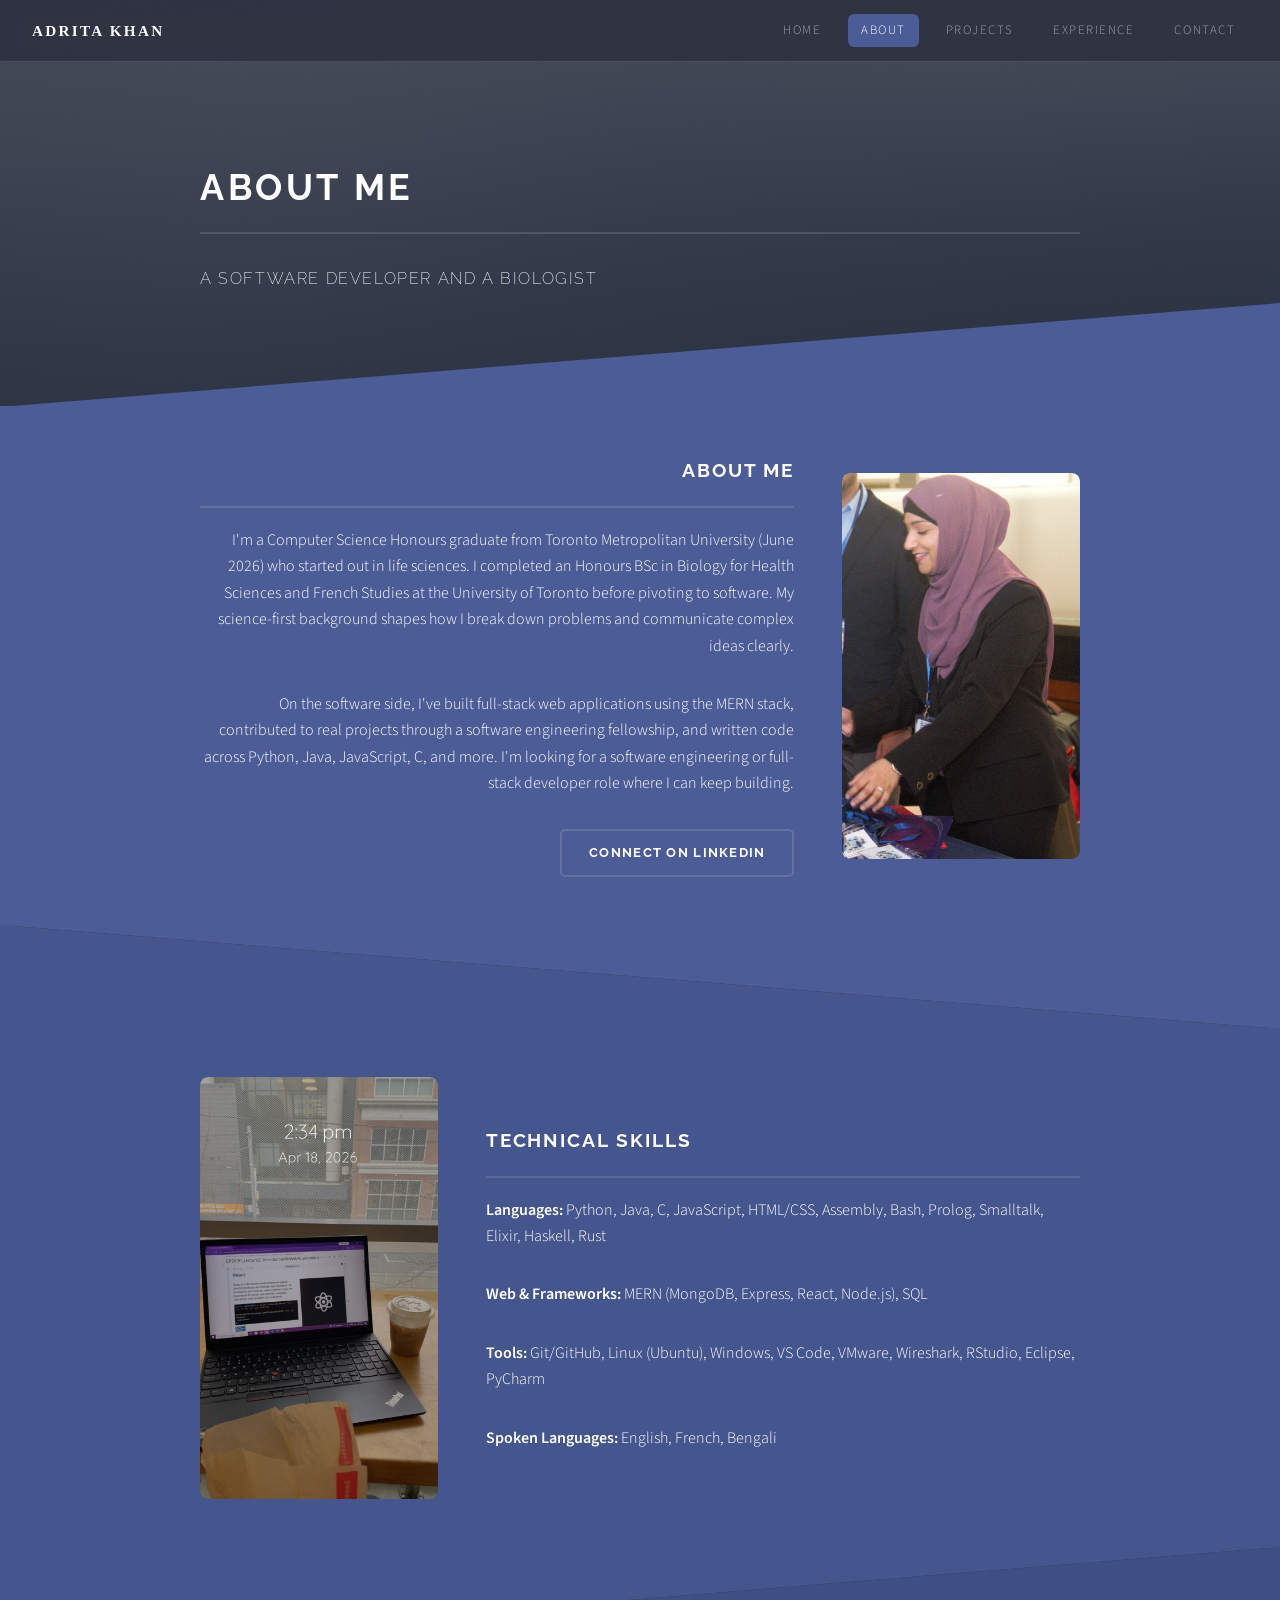
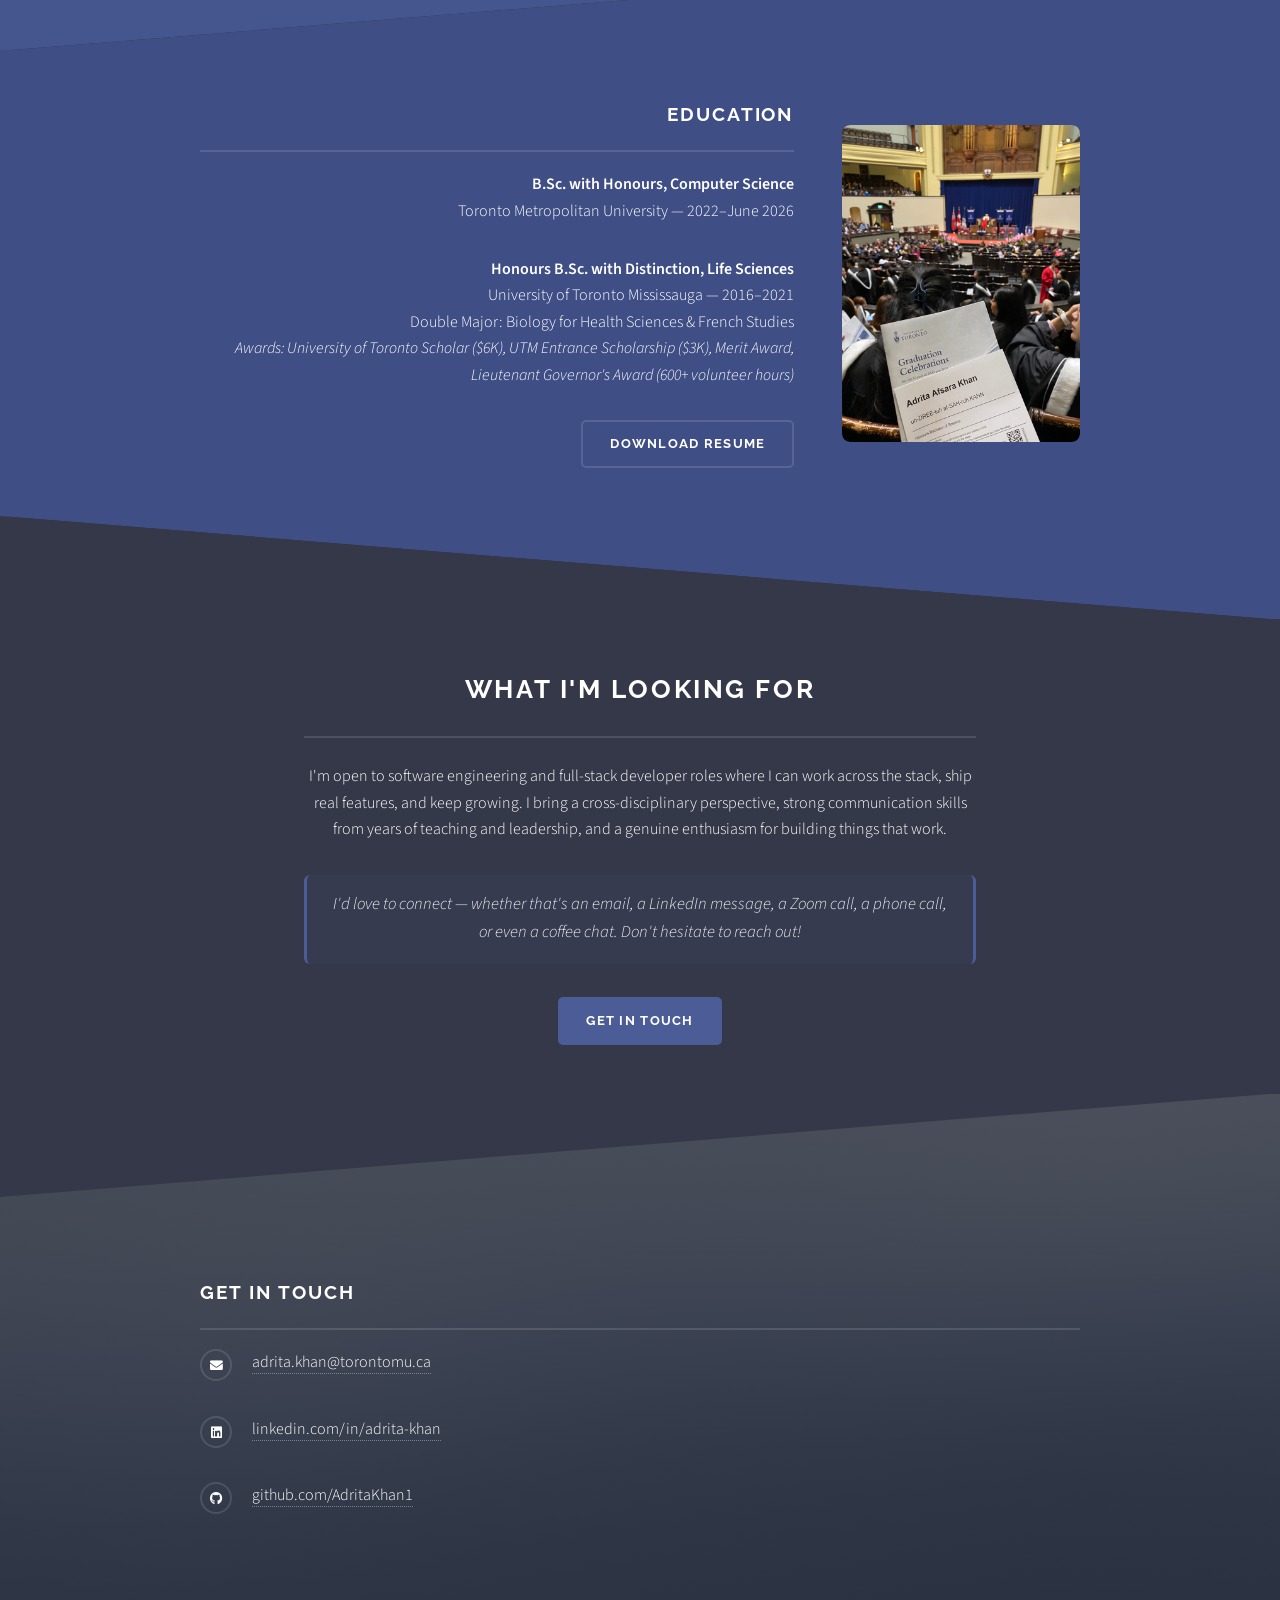
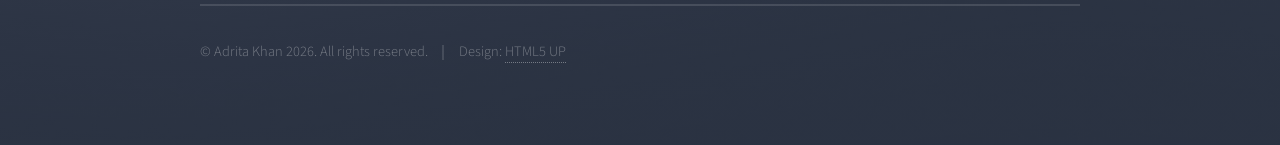
==== about.html @ 0624483f "Initial commit" ====
﻿<!DOCTYPE HTML>
<!--
	Solid State by HTML5 UP — extended for Adrita Khan
-->
<html>
	<head>
		<title>About — Adrita Khan</title>
		<meta charset="utf-8" />
		<meta name="viewport" content="width=device-width, initial-scale=1, user-scalable=no" />
		<link rel="stylesheet" href="assets/css/main.css" />
		<link rel="stylesheet" href="assets/css/custom.css" />
		<noscript><link rel="stylesheet" href="assets/css/noscript.css" /></noscript>
		<script src="assets/js/config.js"></script>
	</head>
	<body class="is-preload ak-about">

		<!-- Navigation -->
			<nav id="ak-nav">
				<a class="ak-brand" href="index.html">Adrita Khan</a>
				<ul class="ak-links">
					<li><a href="index.html">Home</a></li>
					<li><a href="about.html" class="active">About</a></li>
					<li><a href="projects.html">Projects</a></li>
					<li><a href="experience.html">Experience</a></li>
					<li><a href="contact.html">Contact</a></li>
				</ul>
			</nav>

		<!-- Page Wrapper -->
			<div id="page-wrapper">

				<!-- Banner -->
					<section id="banner" style="min-height:auto;padding:6em 0 5em 0;">
						<div class="inner">
							<h2>About Me</h2>
							<p>A software developer and a biologist</p>
						</div>
					</section>

				<!-- Wrapper -->
					<section id="wrapper">

						<!-- Intro -->
							<section id="one" class="wrapper spotlight style1">
								<div class="inner">
									<a href="#" class="image"><img src="images/city hall pic.jpg" alt="Adrita Khan" /></a>
									<div class="content">
										<h2 class="major">About Me</h2>
										<p>I'm a Computer Science Honours graduate from Toronto Metropolitan University (June 2026) who started out in life sciences. I completed an Honours BSc in Biology for Health Sciences and French Studies at the University of Toronto before pivoting to software. My science-first background shapes how I break down problems and communicate complex ideas clearly.</p>
										<p>On the software side, I've built full-stack web applications using the MERN stack, contributed to real projects through a software engineering fellowship, and written code across Python, Java, JavaScript, C, and more. I'm looking for a software engineering or full-stack developer role where I can keep building.</p>
										<ul class="actions"><li><a href="https://www.linkedin.com/in/adrita-khan-8b1017208/" class="button" target="_blank" rel="noopener">Connect on LinkedIn</a></li></ul>
									</div>
								</div>
							</section>

						<!-- Skills -->
							<section id="skills" class="wrapper alt spotlight style2">
								<div class="inner">
									<a href="#" class="image"><img src="images/studying exam.jpg" alt="Skills" /></a>
									<div class="content">
										<h2 class="major">Technical Skills</h2>
										<p><strong>Languages:</strong> Python, Java, C, JavaScript, HTML/CSS, Assembly, Bash, Prolog, Smalltalk, Elixir, Haskell, Rust</p>
										<p><strong>Web &amp; Frameworks:</strong> MERN (MongoDB, Express, React, Node.js), SQL</p>
										<p><strong>Tools:</strong> Git/GitHub, Linux (Ubuntu), Windows, VS Code, VMware, Wireshark, RStudio, Eclipse, PyCharm</p>
										<p><strong>Spoken Languages:</strong> English, French, Bengali</p>
									</div>
								</div>
							</section>

						<!-- Education -->
							<section id="two" class="wrapper spotlight style3">
								<div class="inner">
									<a href="#" class="image"><img src="images/IMG_3146.JPG" alt="Education" /></a>
									<div class="content">
										<h2 class="major">Education</h2>
										<p><strong>B.Sc. with Honours, Computer Science</strong><br />
										Toronto Metropolitan University &mdash; 2022&ndash;June 2026</p>
										<p><strong>Honours B.Sc. with Distinction, Life Sciences</strong><br />
										University of Toronto Mississauga &mdash; 2016&ndash;2021<br />
										Double Major: Biology for Health Sciences &amp; French Studies<br />
										<em>Awards: University of Toronto Scholar ($6K), UTM Entrance Scholarship ($3K), Merit Award, Lieutenant Governor's Award (600+ volunteer hours)</em></p>
										<ul class="actions">
											<li><a href="documents/Adrita Khan Resume 2026.pdf" class="button">Download Resume</a></li>
										</ul>
									</div>
								</div>
							</section>

						<!-- What I'm looking for -->
							<section id="three" class="wrapper alt style2 ak-looking-for">
								<div class="inner">
									<div class="ak-looking-for-content">
										<h2 class="major">What I'm Looking For</h2>
										<p>I'm open to software engineering and full-stack developer roles where I can work across the stack, ship real features, and keep growing. I bring a cross-disciplinary perspective, strong communication skills from years of teaching and leadership, and a genuine enthusiasm for building things that work.</p>
										<p class="ak-connect-invite">I'd love to connect — whether that's an email, a LinkedIn message, a Zoom call, a phone call, or even a coffee chat. Don't hesitate to reach out!</p>
										<ul class="actions special">
											<li><a href="contact.html" class="button primary">Get in touch</a></li>
										</ul>
									</div>
								</div>
							</section>


					</section>

				<!-- Footer -->
					<section id="footer">
						<div class="inner">
							<h2 class="major">Get in touch</h2>
							<ul class="contact">
								<li class="icon solid fa-envelope"><a href="mailto:adrita.khan@torontomu.ca">adrita.khan@torontomu.ca</a></li>
								<li class="icon brands fa-linkedin"><a href="https://www.linkedin.com/in/adrita-khan-8b1017208/" target="_blank" rel="noopener">linkedin.com/in/adrita-khan</a></li>
								<li class="icon brands fa-github"><a href="https://github.com/AdritaKhan1" target="_blank" rel="noopener">github.com/AdritaKhan1</a></li>
							</ul>
							<ul class="copyright">
								<li>&copy; Adrita Khan 2026. All rights reserved.</li><li>Design: <a href="http://html5up.net">HTML5 UP</a></li>
							</ul>
						</div>
					</section>

			</div>

		<!-- Scripts -->
			<script src="assets/js/jquery.min.js"></script>
			<script src="assets/js/jquery.scrollex.min.js"></script>
			<script src="assets/js/browser.min.js"></script>
			<script src="assets/js/breakpoints.min.js"></script>
			<script src="assets/js/util.js"></script>
			<script src="assets/js/main.js"></script>
			<script src="assets/js/analytics.js"></script>
			<script src="assets/js/chatbot.js"></script>

	</body>
</html>
---- assets/css/main.css ----
@import url(fontawesome-all.min.css);
@import url("https://fonts.googleapis.com/css?family=Raleway:200,700|Source+Sans+Pro:300,600,300italic,600italic");

/*
	Solid State by HTML5 UP
	html5up.net | @ajlkn
	Free for personal and commercial use under the CCA 3.0 license (html5up.net/license)
*/

html, body, div, span, applet, object,
iframe, h1, h2, h3, h4, h5, h6, p, blockquote,
pre, a, abbr, acronym, address, big, cite,
code, del, dfn, em, img, ins, kbd, q, s, samp,
small, strike, strong, sub, sup, tt, var, b,
u, i, center, dl, dt, dd, ol, ul, li, fieldset,
form, label, legend, table, caption, tbody,
tfoot, thead, tr, th, td, article, aside,
canvas, details, embed, figure, figcaption,
footer, header, hgroup, menu, nav, output, ruby,
section, summary, time, mark, audio, video {
	margin: 0;
	padding: 0;
	border: 0;
	font-size: 100%;
	font: inherit;
	vertical-align: baseline;}

article, aside, details, figcaption, figure,
footer, header, hgroup, menu, nav, section {
	display: block;}

body {
	line-height: 1;
}

ol, ul {
	list-style: none;
}

blockquote, q {
	quotes: none;
}

	blockquote:before, blockquote:after, q:before, q:after {
		content: '';
		content: none;
	}

table {
	border-collapse: collapse;
	border-spacing: 0;
}

body {
	-webkit-text-size-adjust: none;
}

mark {
	background-color: transparent;
	color: inherit;
}

input::-moz-focus-inner {
	border: 0;
	padding: 0;
}

input, select, textarea {
	-moz-appearance: none;
	-webkit-appearance: none;
	-ms-appearance: none;
	appearance: none;
}

/* Basic */

	@-ms-viewport {
		width: device-width;
	}

	body {
		-ms-overflow-style: scrollbar;
	}

	@media screen and (max-width: 480px) {

		html, body {
			min-width: 320px;
		}

	}

	html {
		box-sizing: border-box;
	}

	*, *:before, *:after {
		box-sizing: inherit;
	}

	body {
		background-color: #2e3141;
		background-image: linear-gradient(to top, rgba(46, 49, 65, 0.8), rgba(46, 49, 65, 0.8)), url("../../images/bg.jpg");
		background-size: auto, cover;
		background-attachment: fixed, fixed;
		background-position: center, center;
	}

		body.is-preload *, body.is-preload *:before, body.is-preload *:after {
			-moz-animation: none !important;
			-webkit-animation: none !important;
			-ms-animation: none !important;
			animation: none !important;
			-moz-transition: none !important;
			-webkit-transition: none !important;
			-ms-transition: none !important;
			transition: none !important;
		}

/* Type */

	body, input, select, textarea {
		color: #ffffff;
		font-family: "Source Sans Pro", Helvetica, sans-serif;
		font-size: 16.5pt;
		font-weight: 300;
		line-height: 1.65;
	}

		@media screen and (max-width: 1680px) {

			body, input, select, textarea {
				font-size: 13pt;
			}

		}

		@media screen and (max-width: 1280px) {

			body, input, select, textarea {
				font-size: 12pt;
			}

		}

		@media screen and (max-width: 980px) {

			body, input, select, textarea {
				font-size: 12pt;
			}

		}

		@media screen and (max-width: 736px) {

			body, input, select, textarea {
				font-size: 12pt;
			}

		}

		@media screen and (max-width: 480px) {

			body, input, select, textarea {
				font-size: 12pt;
			}

		}

	a {
		-moz-transition: color 0.2s ease-in-out, border-bottom-color 0.2s ease-in-out;
		-webkit-transition: color 0.2s ease-in-out, border-bottom-color 0.2s ease-in-out;
		-ms-transition: color 0.2s ease-in-out, border-bottom-color 0.2s ease-in-out;
		transition: color 0.2s ease-in-out, border-bottom-color 0.2s ease-in-out;
		border-bottom: dotted 1px rgba(255, 255, 255, 0.35);
		color: #ffffff;
		text-decoration: none;
	}

		a:hover {
			border-bottom-color: transparent;
			color: #ffffff !important;
		}

		a.special:not(.button) {
			text-decoration: none;
			border-bottom: 0;
			display: block;
			font-family: Raleway, Helvetica, sans-serif;
			font-size: 0.8em;
			font-weight: 700;
			letter-spacing: 0.1em;
			margin: 0 0 2em 0;
			text-transform: uppercase;
		}

			a.special:not(.button):before {
				-moz-osx-font-smoothing: grayscale;
				-webkit-font-smoothing: antialiased;
				display: inline-block;
				font-style: normal;
				font-variant: normal;
				text-rendering: auto;
				line-height: 1;
				text-transform: none !important;
				font-family: 'Font Awesome 5 Free';
				font-weight: 900;
			}

			a.special:not(.button):before {
				-moz-transition: background-color 0.2s ease-in-out;
				-webkit-transition: background-color 0.2s ease-in-out;
				-ms-transition: background-color 0.2s ease-in-out;
				transition: background-color 0.2s ease-in-out;
				border-radius: 100%;
				border: solid 2px rgba(255, 255, 255, 0.125);
				content: '\f105';
				display: inline-block;
				font-size: 1.25em;
				height: 2em;
				line-height: 1.75em;
				margin-right: 0.85em;
				text-align: center;
				text-indent: 0.15em;
				vertical-align: middle;
				width: 2em;
			}

			a.special:not(.button):hover:before {
				background-color: rgba(255, 255, 255, 0.025);
			}

			a.special:not(.button):active:before {
				background-color: rgba(255, 255, 255, 0.075);
			}

	strong, b {
		color: #ffffff;
		font-weight: 600;
	}

	em, i {
		font-style: italic;
	}

	p {
		margin: 0 0 2em 0;
	}

	h1, h2, h3, h4, h5, h6 {
		color: #ffffff;
		font-family: Raleway, Helvetica, sans-serif;
		font-weight: 700;
		letter-spacing: 0.1em;
		margin: 0 0 1em 0;
		text-transform: uppercase;
	}

		h1 a, h2 a, h3 a, h4 a, h5 a, h6 a {
			color: inherit;
			text-decoration: none;
			border-bottom: 0;
		}

		h1 span, h2 span, h3 span, h4 span, h5 span, h6 span {
			font-weight: 200;
		}

		h1.major, h2.major, h3.major, h4.major, h5.major, h6.major {
			padding-bottom: 1em;
			border-bottom: solid 2px rgba(255, 255, 255, 0.125);
		}

	h2 {
		font-size: 1.2em;
	}

	h3 {
		font-size: 0.9em;
	}

	h4 {
		font-size: 0.7em;
	}

	h5 {
		font-size: 0.7em;
	}

	h6 {
		font-size: 0.7em;
	}

	@media screen and (max-width: 736px) {

		h2 {
			font-size: 1em;
		}

		h3 {
			font-size: 0.8em;
		}

	}

	sub {
		font-size: 0.8em;
		position: relative;
		top: 0.5em;
	}

	sup {
		font-size: 0.8em;
		position: relative;
		top: -0.5em;
	}

	blockquote {
		border-left: solid 4px rgba(255, 255, 255, 0.125);
		font-style: italic;
		margin: 0 0 2em 0;
		padding: 0.5em 0 0.5em 2em;
	}

	code {
		background: rgba(255, 255, 255, 0.025);
		border-radius: 5px;
		border: solid 2px rgba(255, 255, 255, 0.125);
		font-family: "Courier New", monospace;
		font-size: 0.9em;
		margin: 0 0.25em;
		padding: 0.25em 0.65em;
	}

	pre {
		-webkit-overflow-scrolling: touch;
		font-family: "Courier New", monospace;
		font-size: 0.9em;
		margin: 0 0 2em 0;
	}

		pre code {
			display: block;
			line-height: 1.75em;
			padding: 1em 1.5em;
			overflow-x: auto;
		}

	hr {
		border: 0;
		border-bottom: solid 2px rgba(255, 255, 255, 0.125);
		margin: 2.5em 0;
	}

		hr.major {
			margin: 4em 0;
		}

	.align-left {
		text-align: left;
	}

	.align-center {
		text-align: center;
	}

	.align-right {
		text-align: right;
	}

/* Row */

	.row {
		display: flex;
		flex-wrap: wrap;
		box-sizing: border-box;
		align-items: stretch;
	}

		.row > * {
			box-sizing: border-box;
		}

		.row.gtr-uniform > * > :last-child {
			margin-bottom: 0;
		}

		.row.aln-left {
			justify-content: flex-start;
		}

		.row.aln-center {
			justify-content: center;
		}

		.row.aln-right {
			justify-content: flex-end;
		}

		.row.aln-top {
			align-items: flex-start;
		}

		.row.aln-middle {
			align-items: center;
		}

		.row.aln-bottom {
			align-items: flex-end;
		}

		.row > .imp {
			order: -1;
		}

		.row > .col-1 {
			width: 8.33333%;
		}

		.row > .off-1 {
			margin-left: 8.33333%;
		}

		.row > .col-2 {
			width: 16.66667%;
		}

		.row > .off-2 {
			margin-left: 16.66667%;
		}

		.row > .col-3 {
			width: 25%;
		}

		.row > .off-3 {
			margin-left: 25%;
		}

		.row > .col-4 {
			width: 33.33333%;
		}

		.row > .off-4 {
			margin-left: 33.33333%;
		}

		.row > .col-5 {
			width: 41.66667%;
		}

		.row > .off-5 {
			margin-left: 41.66667%;
		}

		.row > .col-6 {
			width: 50%;
		}

		.row > .off-6 {
			margin-left: 50%;
		}

		.row > .col-7 {
			width: 58.33333%;
		}

		.row > .off-7 {
			margin-left: 58.33333%;
		}

		.row > .col-8 {
			width: 66.66667%;
		}

		.row > .off-8 {
			margin-left: 66.66667%;
		}

		.row > .col-9 {
			width: 75%;
		}

		.row > .off-9 {
			margin-left: 75%;
		}

		.row > .col-10 {
			width: 83.33333%;
		}

		.row > .off-10 {
			margin-left: 83.33333%;
		}

		.row > .col-11 {
			width: 91.66667%;
		}

		.row > .off-11 {
			margin-left: 91.66667%;
		}

		.row > .col-12 {
			width: 100%;
		}

		.row > .off-12 {
			margin-left: 100%;
		}

		.row.gtr-0 {
			margin-top: 0;
			margin-left: 0em;
		}

			.row.gtr-0 > * {
				padding: 0 0 0 0em;
			}

			.row.gtr-0.gtr-uniform {
				margin-top: 0em;
			}

				.row.gtr-0.gtr-uniform > * {
					padding-top: 0em;
				}

		.row.gtr-25 {
			margin-top: 0;
			margin-left: -0.4375em;
		}

			.row.gtr-25 > * {
				padding: 0 0 0 0.4375em;
			}

			.row.gtr-25.gtr-uniform {
				margin-top: -0.4375em;
			}

				.row.gtr-25.gtr-uniform > * {
					padding-top: 0.4375em;
				}

		.row.gtr-50 {
			margin-top: 0;
			margin-left: -0.875em;
		}

			.row.gtr-50 > * {
				padding: 0 0 0 0.875em;
			}

			.row.gtr-50.gtr-uniform {
				margin-top: -0.875em;
			}

				.row.gtr-50.gtr-uniform > * {
					padding-top: 0.875em;
				}

		.row {
			margin-top: 0;
			margin-left: -1.75em;
		}

			.row > * {
				padding: 0 0 0 1.75em;
			}

			.row.gtr-uniform {
				margin-top: -1.75em;
			}

				.row.gtr-uniform > * {
					padding-top: 1.75em;
				}

		.row.gtr-150 {
			margin-top: 0;
			margin-left: -2.625em;
		}

			.row.gtr-150 > * {
				padding: 0 0 0 2.625em;
			}

			.row.gtr-150.gtr-uniform {
				margin-top: -2.625em;
			}

				.row.gtr-150.gtr-uniform > * {
					padding-top: 2.625em;
				}

		.row.gtr-200 {
			margin-top: 0;
			margin-left: -3.5em;
		}

			.row.gtr-200 > * {
				padding: 0 0 0 3.5em;
			}

			.row.gtr-200.gtr-uniform {
				margin-top: -3.5em;
			}

				.row.gtr-200.gtr-uniform > * {
					padding-top: 3.5em;
				}

		@media screen and (max-width: 1680px) {

			.row {
				display: flex;
				flex-wrap: wrap;
				box-sizing: border-box;
				align-items: stretch;
			}

				.row > * {
					box-sizing: border-box;
				}

				.row.gtr-uniform > * > :last-child {
					margin-bottom: 0;
				}

				.row.aln-left {
					justify-content: flex-start;
				}

				.row.aln-center {
					justify-content: center;
				}

				.row.aln-right {
					justify-content: flex-end;
				}

				.row.aln-top {
					align-items: flex-start;
				}

				.row.aln-middle {
					align-items: center;
				}

				.row.aln-bottom {
					align-items: flex-end;
				}

				.row > .imp-xlarge {
					order: -1;
				}

				.row > .col-1-xlarge {
					width: 8.33333%;
				}

				.row > .off-1-xlarge {
					margin-left: 8.33333%;
				}

				.row > .col-2-xlarge {
					width: 16.66667%;
				}

				.row > .off-2-xlarge {
					margin-left: 16.66667%;
				}

				.row > .col-3-xlarge {
					width: 25%;
				}

				.row > .off-3-xlarge {
					margin-left: 25%;
				}

				.row > .col-4-xlarge {
					width: 33.33333%;
				}

				.row > .off-4-xlarge {
					margin-left: 33.33333%;
				}

				.row > .col-5-xlarge {
					width: 41.66667%;
				}

				.row > .off-5-xlarge {
					margin-left: 41.66667%;
				}

				.row > .col-6-xlarge {
					width: 50%;
				}

				.row > .off-6-xlarge {
					margin-left: 50%;
				}

				.row > .col-7-xlarge {
					width: 58.33333%;
				}

				.row > .off-7-xlarge {
					margin-left: 58.33333%;
				}

				.row > .col-8-xlarge {
					width: 66.66667%;
				}

				.row > .off-8-xlarge {
					margin-left: 66.66667%;
				}

				.row > .col-9-xlarge {
					width: 75%;
				}

				.row > .off-9-xlarge {
					margin-left: 75%;
				}

				.row > .col-10-xlarge {
					width: 83.33333%;
				}

				.row > .off-10-xlarge {
					margin-left: 83.33333%;
				}

				.row > .col-11-xlarge {
					width: 91.66667%;
				}

				.row > .off-11-xlarge {
					margin-left: 91.66667%;
				}

				.row > .col-12-xlarge {
					width: 100%;
				}

				.row > .off-12-xlarge {
					margin-left: 100%;
				}

				.row.gtr-0 {
					margin-top: 0;
					margin-left: 0em;
				}

					.row.gtr-0 > * {
						padding: 0 0 0 0em;
					}

					.row.gtr-0.gtr-uniform {
						margin-top: 0em;
					}

						.row.gtr-0.gtr-uniform > * {
							padding-top: 0em;
						}

				.row.gtr-25 {
					margin-top: 0;
					margin-left: -0.4375em;
				}

					.row.gtr-25 > * {
						padding: 0 0 0 0.4375em;
					}

					.row.gtr-25.gtr-uniform {
						margin-top: -0.4375em;
					}

						.row.gtr-25.gtr-uniform > * {
							padding-top: 0.4375em;
						}

				.row.gtr-50 {
					margin-top: 0;
					margin-left: -0.875em;
				}

					.row.gtr-50 > * {
						padding: 0 0 0 0.875em;
					}

					.row.gtr-50.gtr-uniform {
						margin-top: -0.875em;
					}

						.row.gtr-50.gtr-uniform > * {
							padding-top: 0.875em;
						}

				.row {
					margin-top: 0;
					margin-left: -1.75em;
				}

					.row > * {
						padding: 0 0 0 1.75em;
					}

					.row.gtr-uniform {
						margin-top: -1.75em;
					}

						.row.gtr-uniform > * {
							padding-top: 1.75em;
						}

				.row.gtr-150 {
					margin-top: 0;
					margin-left: -2.625em;
				}

					.row.gtr-150 > * {
						padding: 0 0 0 2.625em;
					}

					.row.gtr-150.gtr-uniform {
						margin-top: -2.625em;
					}

						.row.gtr-150.gtr-uniform > * {
							padding-top: 2.625em;
						}

				.row.gtr-200 {
					margin-top: 0;
					margin-left: -3.5em;
				}

					.row.gtr-200 > * {
						padding: 0 0 0 3.5em;
					}

					.row.gtr-200.gtr-uniform {
						margin-top: -3.5em;
					}

						.row.gtr-200.gtr-uniform > * {
							padding-top: 3.5em;
						}

		}

		@media screen and (max-width: 1280px) {

			.row {
				display: flex;
				flex-wrap: wrap;
				box-sizing: border-box;
				align-items: stretch;
			}

				.row > * {
					box-sizing: border-box;
				}

				.row.gtr-uniform > * > :last-child {
					margin-bottom: 0;
				}

				.row.aln-left {
					justify-content: flex-start;
				}

				.row.aln-center {
					justify-content: center;
				}

				.row.aln-right {
					justify-content: flex-end;
				}

				.row.aln-top {
					align-items: flex-start;
				}

				.row.aln-middle {
					align-items: center;
				}

				.row.aln-bottom {
					align-items: flex-end;
				}

				.row > .imp-large {
					order: -1;
				}

				.row > .col-1-large {
					width: 8.33333%;
				}

				.row > .off-1-large {
					margin-left: 8.33333%;
				}

				.row > .col-2-large {
					width: 16.66667%;
				}

				.row > .off-2-large {
					margin-left: 16.66667%;
				}

				.row > .col-3-large {
					width: 25%;
				}

				.row > .off-3-large {
					margin-left: 25%;
				}

				.row > .col-4-large {
					width: 33.33333%;
				}

				.row > .off-4-large {
					margin-left: 33.33333%;
				}

				.row > .col-5-large {
					width: 41.66667%;
				}

				.row > .off-5-large {
					margin-left: 41.66667%;
				}

				.row > .col-6-large {
					width: 50%;
				}

				.row > .off-6-large {
					margin-left: 50%;
				}

				.row > .col-7-large {
					width: 58.33333%;
				}

				.row > .off-7-large {
					margin-left: 58.33333%;
				}

				.row > .col-8-large {
					width: 66.66667%;
				}

				.row > .off-8-large {
					margin-left: 66.66667%;
				}

				.row > .col-9-large {
					width: 75%;
				}

				.row > .off-9-large {
					margin-left: 75%;
				}

				.row > .col-10-large {
					width: 83.33333%;
				}

				.row > .off-10-large {
					margin-left: 83.33333%;
				}

				.row > .col-11-large {
					width: 91.66667%;
				}

				.row > .off-11-large {
					margin-left: 91.66667%;
				}

				.row > .col-12-large {
					width: 100%;
				}

				.row > .off-12-large {
					margin-left: 100%;
				}

				.row.gtr-0 {
					margin-top: 0;
					margin-left: 0em;
				}

					.row.gtr-0 > * {
						padding: 0 0 0 0em;
					}

					.row.gtr-0.gtr-uniform {
						margin-top: 0em;
					}

						.row.gtr-0.gtr-uniform > * {
							padding-top: 0em;
						}

				.row.gtr-25 {
					margin-top: 0;
					margin-left: -0.4375em;
				}

					.row.gtr-25 > * {
						padding: 0 0 0 0.4375em;
					}

					.row.gtr-25.gtr-uniform {
						margin-top: -0.4375em;
					}

						.row.gtr-25.gtr-uniform > * {
							padding-top: 0.4375em;
						}

				.row.gtr-50 {
					margin-top: 0;
					margin-left: -0.875em;
				}

					.row.gtr-50 > * {
						padding: 0 0 0 0.875em;
					}

					.row.gtr-50.gtr-uniform {
						margin-top: -0.875em;
					}

						.row.gtr-50.gtr-uniform > * {
							padding-top: 0.875em;
						}

				.row {
					margin-top: 0;
					margin-left: -1.75em;
				}

					.row > * {
						padding: 0 0 0 1.75em;
					}

					.row.gtr-uniform {
						margin-top: -1.75em;
					}

						.row.gtr-uniform > * {
							padding-top: 1.75em;
						}

				.row.gtr-150 {
					margin-top: 0;
					margin-left: -2.625em;
				}

					.row.gtr-150 > * {
						padding: 0 0 0 2.625em;
					}

					.row.gtr-150.gtr-uniform {
						margin-top: -2.625em;
					}

						.row.gtr-150.gtr-uniform > * {
							padding-top: 2.625em;
						}

				.row.gtr-200 {
					margin-top: 0;
					margin-left: -3.5em;
				}

					.row.gtr-200 > * {
						padding: 0 0 0 3.5em;
					}

					.row.gtr-200.gtr-uniform {
						margin-top: -3.5em;
					}

						.row.gtr-200.gtr-uniform > * {
							padding-top: 3.5em;
						}

		}

		@media screen and (max-width: 980px) {

			.row {
				display: flex;
				flex-wrap: wrap;
				box-sizing: border-box;
				align-items: stretch;
			}

				.row > * {
					box-sizing: border-box;
				}

				.row.gtr-uniform > * > :last-child {
					margin-bottom: 0;
				}

				.row.aln-left {
					justify-content: flex-start;
				}

				.row.aln-center {
					justify-content: center;
				}

				.row.aln-right {
					justify-content: flex-end;
				}

				.row.aln-top {
					align-items: flex-start;
				}

				.row.aln-middle {
					align-items: center;
				}

				.row.aln-bottom {
					align-items: flex-end;
				}

				.row > .imp-medium {
					order: -1;
				}

				.row > .col-1-medium {
					width: 8.33333%;
				}

				.row > .off-1-medium {
					margin-left: 8.33333%;
				}

				.row > .col-2-medium {
					width: 16.66667%;
				}

				.row > .off-2-medium {
					margin-left: 16.66667%;
				}

				.row > .col-3-medium {
					width: 25%;
				}

				.row > .off-3-medium {
					margin-left: 25%;
				}

				.row > .col-4-medium {
					width: 33.33333%;
				}

				.row > .off-4-medium {
					margin-left: 33.33333%;
				}

				.row > .col-5-medium {
					width: 41.66667%;
				}

				.row > .off-5-medium {
					margin-left: 41.66667%;
				}

				.row > .col-6-medium {
					width: 50%;
				}

				.row > .off-6-medium {
					margin-left: 50%;
				}

				.row > .col-7-medium {
					width: 58.33333%;
				}

				.row > .off-7-medium {
					margin-left: 58.33333%;
				}

				.row > .col-8-medium {
					width: 66.66667%;
				}

				.row > .off-8-medium {
					margin-left: 66.66667%;
				}

				.row > .col-9-medium {
					width: 75%;
				}

				.row > .off-9-medium {
					margin-left: 75%;
				}

				.row > .col-10-medium {
					width: 83.33333%;
				}

				.row > .off-10-medium {
					margin-left: 83.33333%;
				}

				.row > .col-11-medium {
					width: 91.66667%;
				}

				.row > .off-11-medium {
					margin-left: 91.66667%;
				}

				.row > .col-12-medium {
					width: 100%;
				}

				.row > .off-12-medium {
					margin-left: 100%;
				}

				.row.gtr-0 {
					margin-top: 0;
					margin-left: 0em;
				}

					.row.gtr-0 > * {
						padding: 0 0 0 0em;
					}

					.row.gtr-0.gtr-uniform {
						margin-top: 0em;
					}

						.row.gtr-0.gtr-uniform > * {
							padding-top: 0em;
						}

				.row.gtr-25 {
					margin-top: 0;
					margin-left: -0.4375em;
				}

					.row.gtr-25 > * {
						padding: 0 0 0 0.4375em;
					}

					.row.gtr-25.gtr-uniform {
						margin-top: -0.4375em;
					}

						.row.gtr-25.gtr-uniform > * {
							padding-top: 0.4375em;
						}

				.row.gtr-50 {
					margin-top: 0;
					margin-left: -0.875em;
				}

					.row.gtr-50 > * {
						padding: 0 0 0 0.875em;
					}

					.row.gtr-50.gtr-uniform {
						margin-top: -0.875em;
					}

						.row.gtr-50.gtr-uniform > * {
							padding-top: 0.875em;
						}

				.row {
					margin-top: 0;
					margin-left: -1.75em;
				}

					.row > * {
						padding: 0 0 0 1.75em;
					}

					.row.gtr-uniform {
						margin-top: -1.75em;
					}

						.row.gtr-uniform > * {
							padding-top: 1.75em;
						}

				.row.gtr-150 {
					margin-top: 0;
					margin-left: -2.625em;
				}

					.row.gtr-150 > * {
						padding: 0 0 0 2.625em;
					}

					.row.gtr-150.gtr-uniform {
						margin-top: -2.625em;
					}

						.row.gtr-150.gtr-uniform > * {
							padding-top: 2.625em;
						}

				.row.gtr-200 {
					margin-top: 0;
					margin-left: -3.5em;
				}

					.row.gtr-200 > * {
						padding: 0 0 0 3.5em;
					}

					.row.gtr-200.gtr-uniform {
						margin-top: -3.5em;
					}

						.row.gtr-200.gtr-uniform > * {
							padding-top: 3.5em;
						}

		}

		@media screen and (max-width: 736px) {

			.row {
				display: flex;
				flex-wrap: wrap;
				box-sizing: border-box;
				align-items: stretch;
			}

				.row > * {
					box-sizing: border-box;
				}

				.row.gtr-uniform > * > :last-child {
					margin-bottom: 0;
				}

				.row.aln-left {
					justify-content: flex-start;
				}

				.row.aln-center {
					justify-content: center;
				}

				.row.aln-right {
					justify-content: flex-end;
				}

				.row.aln-top {
					align-items: flex-start;
				}

				.row.aln-middle {
					align-items: center;
				}

				.row.aln-bottom {
					align-items: flex-end;
				}

				.row > .imp-small {
					order: -1;
				}

				.row > .col-1-small {
					width: 8.33333%;
				}

				.row > .off-1-small {
					margin-left: 8.33333%;
				}

				.row > .col-2-small {
					width: 16.66667%;
				}

				.row > .off-2-small {
					margin-left: 16.66667%;
				}

				.row > .col-3-small {
					width: 25%;
				}

				.row > .off-3-small {
					margin-left: 25%;
				}

				.row > .col-4-small {
					width: 33.33333%;
				}

				.row > .off-4-small {
					margin-left: 33.33333%;
				}

				.row > .col-5-small {
					width: 41.66667%;
				}

				.row > .off-5-small {
					margin-left: 41.66667%;
				}

				.row > .col-6-small {
					width: 50%;
				}

				.row > .off-6-small {
					margin-left: 50%;
				}

				.row > .col-7-small {
					width: 58.33333%;
				}

				.row > .off-7-small {
					margin-left: 58.33333%;
				}

				.row > .col-8-small {
					width: 66.66667%;
				}

				.row > .off-8-small {
					margin-left: 66.66667%;
				}

				.row > .col-9-small {
					width: 75%;
				}

				.row > .off-9-small {
					margin-left: 75%;
				}

				.row > .col-10-small {
					width: 83.33333%;
				}

				.row > .off-10-small {
					margin-left: 83.33333%;
				}

				.row > .col-11-small {
					width: 91.66667%;
				}

				.row > .off-11-small {
					margin-left: 91.66667%;
				}

				.row > .col-12-small {
					width: 100%;
				}

				.row > .off-12-small {
					margin-left: 100%;
				}

				.row.gtr-0 {
					margin-top: 0;
					margin-left: 0em;
				}

					.row.gtr-0 > * {
						padding: 0 0 0 0em;
					}

					.row.gtr-0.gtr-uniform {
						margin-top: 0em;
					}

						.row.gtr-0.gtr-uniform > * {
							padding-top: 0em;
						}

				.row.gtr-25 {
					margin-top: 0;
					margin-left: -0.3125em;
				}

					.row.gtr-25 > * {
						padding: 0 0 0 0.3125em;
					}

					.row.gtr-25.gtr-uniform {
						margin-top: -0.3125em;
					}

						.row.gtr-25.gtr-uniform > * {
							padding-top: 0.3125em;
						}

				.row.gtr-50 {
					margin-top: 0;
					margin-left: -0.625em;
				}

					.row.gtr-50 > * {
						padding: 0 0 0 0.625em;
					}

					.row.gtr-50.gtr-uniform {
						margin-top: -0.625em;
					}

						.row.gtr-50.gtr-uniform > * {
							padding-top: 0.625em;
						}

				.row {
					margin-top: 0;
					margin-left: -1.25em;
				}

					.row > * {
						padding: 0 0 0 1.25em;
					}

					.row.gtr-uniform {
						margin-top: -1.25em;
					}

						.row.gtr-uniform > * {
							padding-top: 1.25em;
						}

				.row.gtr-150 {
					margin-top: 0;
					margin-left: -1.875em;
				}

					.row.gtr-150 > * {
						padding: 0 0 0 1.875em;
					}

					.row.gtr-150.gtr-uniform {
						margin-top: -1.875em;
					}

						.row.gtr-150.gtr-uniform > * {
							padding-top: 1.875em;
						}

				.row.gtr-200 {
					margin-top: 0;
					margin-left: -2.5em;
				}

					.row.gtr-200 > * {
						padding: 0 0 0 2.5em;
					}

					.row.gtr-200.gtr-uniform {
						margin-top: -2.5em;
					}

						.row.gtr-200.gtr-uniform > * {
							padding-top: 2.5em;
						}

		}

		@media screen and (max-width: 480px) {

			.row {
				display: flex;
				flex-wrap: wrap;
				box-sizing: border-box;
				align-items: stretch;
			}

				.row > * {
					box-sizing: border-box;
				}

				.row.gtr-uniform > * > :last-child {
					margin-bottom: 0;
				}

				.row.aln-left {
					justify-content: flex-start;
				}

				.row.aln-center {
					justify-content: center;
				}

				.row.aln-right {
					justify-content: flex-end;
				}

				.row.aln-top {
					align-items: flex-start;
				}

				.row.aln-middle {
					align-items: center;
				}

				.row.aln-bottom {
					align-items: flex-end;
				}

				.row > .imp-xsmall {
					order: -1;
				}

				.row > .col-1-xsmall {
					width: 8.33333%;
				}

				.row > .off-1-xsmall {
					margin-left: 8.33333%;
				}

				.row > .col-2-xsmall {
					width: 16.66667%;
				}

				.row > .off-2-xsmall {
					margin-left: 16.66667%;
				}

				.row > .col-3-xsmall {
					width: 25%;
				}

				.row > .off-3-xsmall {
					margin-left: 25%;
				}

				.row > .col-4-xsmall {
					width: 33.33333%;
				}

				.row > .off-4-xsmall {
					margin-left: 33.33333%;
				}

				.row > .col-5-xsmall {
					width: 41.66667%;
				}

				.row > .off-5-xsmall {
					margin-left: 41.66667%;
				}

				.row > .col-6-xsmall {
					width: 50%;
				}

				.row > .off-6-xsmall {
					margin-left: 50%;
				}

				.row > .col-7-xsmall {
					width: 58.33333%;
				}

				.row > .off-7-xsmall {
					margin-left: 58.33333%;
				}

				.row > .col-8-xsmall {
					width: 66.66667%;
				}

				.row > .off-8-xsmall {
					margin-left: 66.66667%;
				}

				.row > .col-9-xsmall {
					width: 75%;
				}

				.row > .off-9-xsmall {
					margin-left: 75%;
				}

				.row > .col-10-xsmall {
					width: 83.33333%;
				}

				.row > .off-10-xsmall {
					margin-left: 83.33333%;
				}

				.row > .col-11-xsmall {
					width: 91.66667%;
				}

				.row > .off-11-xsmall {
					margin-left: 91.66667%;
				}

				.row > .col-12-xsmall {
					width: 100%;
				}

				.row > .off-12-xsmall {
					margin-left: 100%;
				}

				.row.gtr-0 {
					margin-top: 0;
					margin-left: 0em;
				}

					.row.gtr-0 > * {
						padding: 0 0 0 0em;
					}

					.row.gtr-0.gtr-uniform {
						margin-top: 0em;
					}

						.row.gtr-0.gtr-uniform > * {
							padding-top: 0em;
						}

				.row.gtr-25 {
					margin-top: 0;
					margin-left: -0.3125em;
				}

					.row.gtr-25 > * {
						padding: 0 0 0 0.3125em;
					}

					.row.gtr-25.gtr-uniform {
						margin-top: -0.3125em;
					}

						.row.gtr-25.gtr-uniform > * {
							padding-top: 0.3125em;
						}

				.row.gtr-50 {
					margin-top: 0;
					margin-left: -0.625em;
				}

					.row.gtr-50 > * {
						padding: 0 0 0 0.625em;
					}

					.row.gtr-50.gtr-uniform {
						margin-top: -0.625em;
					}

						.row.gtr-50.gtr-uniform > * {
							padding-top: 0.625em;
						}

				.row {
					margin-top: 0;
					margin-left: -1.25em;
				}

					.row > * {
						padding: 0 0 0 1.25em;
					}

					.row.gtr-uniform {
						margin-top: -1.25em;
					}

						.row.gtr-uniform > * {
							padding-top: 1.25em;
						}

				.row.gtr-150 {
					margin-top: 0;
					margin-left: -1.875em;
				}

					.row.gtr-150 > * {
						padding: 0 0 0 1.875em;
					}

					.row.gtr-150.gtr-uniform {
						margin-top: -1.875em;
					}

						.row.gtr-150.gtr-uniform > * {
							padding-top: 1.875em;
						}

				.row.gtr-200 {
					margin-top: 0;
					margin-left: -2.5em;
				}

					.row.gtr-200 > * {
						padding: 0 0 0 2.5em;
					}

					.row.gtr-200.gtr-uniform {
						margin-top: -2.5em;
					}

						.row.gtr-200.gtr-uniform > * {
							padding-top: 2.5em;
						}

		}

		@media screen and (max-width: 360px) {

			.row {
				display: flex;
				flex-wrap: wrap;
				box-sizing: border-box;
				align-items: stretch;
			}

				.row > * {
					box-sizing: border-box;
				}

				.row.gtr-uniform > * > :last-child {
					margin-bottom: 0;
				}

				.row.aln-left {
					justify-content: flex-start;
				}

				.row.aln-center {
					justify-content: center;
				}

				.row.aln-right {
					justify-content: flex-end;
				}

				.row.aln-top {
					align-items: flex-start;
				}

				.row.aln-middle {
					align-items: center;
				}

				.row.aln-bottom {
					align-items: flex-end;
				}

				.row > .imp-xxsmall {
					order: -1;
				}

				.row > .col-1-xxsmall {
					width: 8.33333%;
				}

				.row > .off-1-xxsmall {
					margin-left: 8.33333%;
				}

				.row > .col-2-xxsmall {
					width: 16.66667%;
				}

				.row > .off-2-xxsmall {
					margin-left: 16.66667%;
				}

				.row > .col-3-xxsmall {
					width: 25%;
				}

				.row > .off-3-xxsmall {
					margin-left: 25%;
				}

				.row > .col-4-xxsmall {
					width: 33.33333%;
				}

				.row > .off-4-xxsmall {
					margin-left: 33.33333%;
				}

				.row > .col-5-xxsmall {
					width: 41.66667%;
				}

				.row > .off-5-xxsmall {
					margin-left: 41.66667%;
				}

				.row > .col-6-xxsmall {
					width: 50%;
				}

				.row > .off-6-xxsmall {
					margin-left: 50%;
				}

				.row > .col-7-xxsmall {
					width: 58.33333%;
				}

				.row > .off-7-xxsmall {
					margin-left: 58.33333%;
				}

				.row > .col-8-xxsmall {
					width: 66.66667%;
				}

				.row > .off-8-xxsmall {
					margin-left: 66.66667%;
				}

				.row > .col-9-xxsmall {
					width: 75%;
				}

				.row > .off-9-xxsmall {
					margin-left: 75%;
				}

				.row > .col-10-xxsmall {
					width: 83.33333%;
				}

				.row > .off-10-xxsmall {
					margin-left: 83.33333%;
				}

				.row > .col-11-xxsmall {
					width: 91.66667%;
				}

				.row > .off-11-xxsmall {
					margin-left: 91.66667%;
				}

				.row > .col-12-xxsmall {
					width: 100%;
				}

				.row > .off-12-xxsmall {
					margin-left: 100%;
				}

				.row.gtr-0 {
					margin-top: 0;
					margin-left: 0em;
				}

					.row.gtr-0 > * {
						padding: 0 0 0 0em;
					}

					.row.gtr-0.gtr-uniform {
						margin-top: 0em;
					}

						.row.gtr-0.gtr-uniform > * {
							padding-top: 0em;
						}

				.row.gtr-25 {
					margin-top: 0;
					margin-left: -0.3125em;
				}

					.row.gtr-25 > * {
						padding: 0 0 0 0.3125em;
					}

					.row.gtr-25.gtr-uniform {
						margin-top: -0.3125em;
					}

						.row.gtr-25.gtr-uniform > * {
							padding-top: 0.3125em;
						}

				.row.gtr-50 {
					margin-top: 0;
					margin-left: -0.625em;
				}

					.row.gtr-50 > * {
						padding: 0 0 0 0.625em;
					}

					.row.gtr-50.gtr-uniform {
						margin-top: -0.625em;
					}

						.row.gtr-50.gtr-uniform > * {
							padding-top: 0.625em;
						}

				.row {
					margin-top: 0;
					margin-left: -1.25em;
				}

					.row > * {
						padding: 0 0 0 1.25em;
					}

					.row.gtr-uniform {
						margin-top: -1.25em;
					}

						.row.gtr-uniform > * {
							padding-top: 1.25em;
						}

				.row.gtr-150 {
					margin-top: 0;
					margin-left: -1.875em;
				}

					.row.gtr-150 > * {
						padding: 0 0 0 1.875em;
					}

					.row.gtr-150.gtr-uniform {
						margin-top: -1.875em;
					}

						.row.gtr-150.gtr-uniform > * {
							padding-top: 1.875em;
						}

				.row.gtr-200 {
					margin-top: 0;
					margin-left: -2.5em;
				}

					.row.gtr-200 > * {
						padding: 0 0 0 2.5em;
					}

					.row.gtr-200.gtr-uniform {
						margin-top: -2.5em;
					}

						.row.gtr-200.gtr-uniform > * {
							padding-top: 2.5em;
						}

		}

/* Section/Article */

	section.special, article.special {
		text-align: center;
	}

/* Form */

	form {
		margin: 0 0 2em 0;
	}

		form > :last-child {
			margin-bottom: 0;
		}

		form > .fields {
			display: -moz-flex;
			display: -webkit-flex;
			display: -ms-flex;
			display: flex;
			-moz-flex-wrap: wrap;
			-webkit-flex-wrap: wrap;
			-ms-flex-wrap: wrap;
			flex-wrap: wrap;
			width: calc(100% + 3em);
			margin: -1.5em 0 2em -1.5em;
		}

			form > .fields > .field {
				-moz-flex-grow: 0;
				-webkit-flex-grow: 0;
				-ms-flex-grow: 0;
				flex-grow: 0;
				-moz-flex-shrink: 0;
				-webkit-flex-shrink: 0;
				-ms-flex-shrink: 0;
				flex-shrink: 0;
				padding: 1.5em 0 0 1.5em;
				width: calc(100% - 1.5em);
			}

				form > .fields > .field.half {
					width: calc(50% - 0.75em);
				}

				form > .fields > .field.third {
					width: calc(100%/3 - 0.5em);
				}

				form > .fields > .field.quarter {
					width: calc(25% - 0.375em);
				}

		@media screen and (max-width: 480px) {

			form > .fields {
				width: calc(100% + 3em);
				margin: -1.5em 0 2em -1.5em;
			}

				form > .fields > .field {
					padding: 1.5em 0 0 1.5em;
					width: calc(100% - 1.5em);
				}

					form > .fields > .field.half {
						width: calc(100% - 1.5em);
					}

					form > .fields > .field.third {
						width: calc(100% - 1.5em);
					}

					form > .fields > .field.quarter {
						width: calc(100% - 1.5em);
					}

		}

	label {
		color: #ffffff;
		display: block;
		font-family: Raleway, Helvetica, sans-serif;
		font-size: 0.8em;
		font-weight: 700;
		letter-spacing: 0.1em;
		margin: 0 0 0.7em 0;
		text-transform: uppercase;
	}

	input[type="text"],
	input[type="password"],
	input[type="email"],
	input[type="tel"],
	select,
	textarea {
		-moz-appearance: none;
		-webkit-appearance: none;
		-ms-appearance: none;
		appearance: none;
		background: rgba(255, 255, 255, 0.025);
		border-radius: 5px;
		border: none;
		border: solid 2px rgba(255, 255, 255, 0.125);
		color: inherit;
		display: block;
		outline: 0;
		padding: 0 1em;
		text-decoration: none;
		width: 100%;
	}

		input[type="text"]:invalid,
		input[type="password"]:invalid,
		input[type="email"]:invalid,
		input[type="tel"]:invalid,
		select:invalid,
		textarea:invalid {
			box-shadow: none;
		}

		input[type="text"]:focus,
		input[type="password"]:focus,
		input[type="email"]:focus,
		input[type="tel"]:focus,
		select:focus,
		textarea:focus {
			border-color: #5b6ba6;
		}

	select {
		background-image: url("data:image/svg+xml;charset=utf8,%3Csvg xmlns='http://www.w3.org/2000/svg' width='40' height='40' preserveAspectRatio='none' viewBox='0 0 40 40'%3E%3Cpath d='M9.4,12.3l10.4,10.4l10.4-10.4c0.2-0.2,0.5-0.4,0.9-0.4c0.3,0,0.6,0.1,0.9,0.4l3.3,3.3c0.2,0.2,0.4,0.5,0.4,0.9 c0,0.4-0.1,0.6-0.4,0.9L20.7,31.9c-0.2,0.2-0.5,0.4-0.9,0.4c-0.3,0-0.6-0.1-0.9-0.4L4.3,17.3c-0.2-0.2-0.4-0.5-0.4-0.9 c0-0.4,0.1-0.6,0.4-0.9l3.3-3.3c0.2-0.2,0.5-0.4,0.9-0.4S9.1,12.1,9.4,12.3z' fill='rgba(255, 255, 255, 0.125)' /%3E%3C/svg%3E");
		background-size: 1.25rem;
		background-repeat: no-repeat;
		background-position: calc(100% - 1rem) center;
		height: 2.75em;
		padding-right: 2.75em;
		text-overflow: ellipsis;
	}

		select option {
			color: #ffffff;
			background: #2e3141;
		}

		select:focus::-ms-value {
			background-color: transparent;
		}

		select::-ms-expand {
			display: none;
		}

	input[type="text"],
	input[type="password"],
	input[type="email"],
	select {
		height: 2.75em;
	}

	textarea {
		padding: 0.75em 1em;
	}

	input[type="checkbox"],
	input[type="radio"] {
		-moz-appearance: none;
		-webkit-appearance: none;
		-ms-appearance: none;
		appearance: none;
		display: block;
		float: left;
		margin-right: -2em;
		opacity: 0;
		width: 1em;
		z-index: -1;
	}

		input[type="checkbox"] + label,
		input[type="radio"] + label {
			text-decoration: none;
			color: #ffffff;
			cursor: pointer;
			display: inline-block;
			font-size: 1em;
			font-family: "Source Sans Pro", Helvetica, sans-serif;
			text-transform: none;
			letter-spacing: 0;
			font-weight: 300;
			padding-left: 2.4em;
			padding-right: 0.75em;
			position: relative;
		}

			input[type="checkbox"] + label:before,
			input[type="radio"] + label:before {
				-moz-osx-font-smoothing: grayscale;
				-webkit-font-smoothing: antialiased;
				display: inline-block;
				font-style: normal;
				font-variant: normal;
				text-rendering: auto;
				line-height: 1;
				text-transform: none !important;
				font-family: 'Font Awesome 5 Free';
				font-weight: 900;
			}

			input[type="checkbox"] + label:before,
			input[type="radio"] + label:before {
				background: rgba(255, 255, 255, 0.025);
				border-radius: 5px;
				border: solid 2px rgba(255, 255, 255, 0.125);
				content: '';
				display: inline-block;
				font-size: 0.8em;
				height: 2.0625em;
				left: 0;
				line-height: 2.0625em;
				position: absolute;
				text-align: center;
				top: 0;
				width: 2.0625em;
			}

		input[type="checkbox"]:checked + label:before,
		input[type="radio"]:checked + label:before {
			background: #ffffff;
			border-color: #ffffff;
			content: '\f00c';
			color: #2e3141;
		}

		input[type="checkbox"]:focus + label:before,
		input[type="radio"]:focus + label:before {
			border-color: #4c5c96;
		}

	input[type="checkbox"] + label:before {
		border-radius: 5px;
	}

	input[type="radio"] + label:before {
		border-radius: 100%;
	}

	::-webkit-input-placeholder {
		color: rgba(255, 255, 255, 0.35) !important;
		opacity: 1.0;
	}

	:-moz-placeholder {
		color: rgba(255, 255, 255, 0.35) !important;
		opacity: 1.0;
	}

	::-moz-placeholder {
		color: rgba(255, 255, 255, 0.35) !important;
		opacity: 1.0;
	}

	:-ms-input-placeholder {
		color: rgba(255, 255, 255, 0.35) !important;
		opacity: 1.0;
	}

/* Box */

	.box {
		border-radius: 5px;
		border: solid 2px rgba(255, 255, 255, 0.125);
		margin-bottom: 2em;
		padding: 1.5em;
	}

		.box > :last-child,
		.box > :last-child > :last-child,
		.box > :last-child > :last-child > :last-child {
			margin-bottom: 0;
		}

		.box.alt {
			border: 0;
			border-radius: 0;
			padding: 0;
		}

/* Icon */

	.icon {
		text-decoration: none;
		border-bottom: none;
		position: relative;
	}

		.icon:before {
			-moz-osx-font-smoothing: grayscale;
			-webkit-font-smoothing: antialiased;
			display: inline-block;
			font-style: normal;
			font-variant: normal;
			text-rendering: auto;
			line-height: 1;
			text-transform: none !important;
			font-family: 'Font Awesome 5 Free';
			font-weight: 400;
		}

		.icon > .label {
			display: none;
		}

		.icon:before {
			line-height: inherit;
		}

		.icon.solid:before {
			font-weight: 900;
		}

		.icon.brands:before {
			font-family: 'Font Awesome 5 Brands';
		}

/* Image */

	.image {
		border-radius: 5px;
		border: 0;
		display: inline-block;
		position: relative;
	}

		.image img {
			border-radius: 5px;
			display: block;
		}

		.image.left, .image.right {
			max-width: 40%;
		}

			.image.left img, .image.right img {
				width: 100%;
			}

		.image.left {
			float: left;
			padding: 0 1.5em 1em 0;
			top: 0.25em;
		}

		.image.right {
			float: right;
			padding: 0 0 1em 1.5em;
			top: 0.25em;
		}

		.image.fit {
			display: block;
			margin: 0 0 2em 0;
			width: 100%;
		}

			.image.fit img {
				width: 100%;
			}

		.image.main {
			display: block;
			margin: 0 0 3em 0;
			width: 100%;
		}

			.image.main img {
				width: 100%;
			}

/* List */

	ol {
		list-style: decimal;
		margin: 0 0 2em 0;
		padding-left: 1.25em;
	}

		ol li {
			padding-left: 0.25em;
		}

	ul {
		list-style: disc;
		margin: 0 0 2em 0;
		padding-left: 1em;
	}

		ul li {
			padding-left: 0.5em;
		}

		ul.alt {
			list-style: none;
			padding-left: 0;
		}

			ul.alt li {
				border-top: solid 1px rgba(255, 255, 255, 0.125);
				padding: 0.5em 0;
			}

				ul.alt li:first-child {
					border-top: 0;
					padding-top: 0;
				}

	dl {
		margin: 0 0 2em 0;
	}

		dl dt {
			display: block;
			font-weight: 600;
			margin: 0 0 1em 0;
		}

		dl dd {
			margin-left: 2em;
		}

/* Actions */

	ul.actions {
		display: -moz-flex;
		display: -webkit-flex;
		display: -ms-flex;
		display: flex;
		cursor: default;
		list-style: none;
		margin-left: -1em;
		padding-left: 0;
	}

		ul.actions li {
			padding: 0 0 0 1em;
			vertical-align: middle;
		}

		ul.actions.special {
			-moz-justify-content: center;
			-webkit-justify-content: center;
			-ms-justify-content: center;
			justify-content: center;
			width: 100%;
			margin-left: 0;
		}

			ul.actions.special li:first-child {
				padding-left: 0;
			}

		ul.actions.stacked {
			-moz-flex-direction: column;
			-webkit-flex-direction: column;
			-ms-flex-direction: column;
			flex-direction: column;
			margin-left: 0;
		}

			ul.actions.stacked li {
				padding: 1.3em 0 0 0;
			}

				ul.actions.stacked li:first-child {
					padding-top: 0;
				}

		ul.actions.fit {
			width: calc(100% + 1em);
		}

			ul.actions.fit li {
				-moz-flex-grow: 1;
				-webkit-flex-grow: 1;
				-ms-flex-grow: 1;
				flex-grow: 1;
				-moz-flex-shrink: 1;
				-webkit-flex-shrink: 1;
				-ms-flex-shrink: 1;
				flex-shrink: 1;
				width: 100%;
			}

				ul.actions.fit li > * {
					width: 100%;
				}

			ul.actions.fit.stacked {
				width: 100%;
			}

		@media screen and (max-width: 480px) {

			ul.actions:not(.fixed) {
				-moz-flex-direction: column;
				-webkit-flex-direction: column;
				-ms-flex-direction: column;
				flex-direction: column;
				margin-left: 0;
				width: 100% !important;
			}

				ul.actions:not(.fixed) li {
					-moz-flex-grow: 1;
					-webkit-flex-grow: 1;
					-ms-flex-grow: 1;
					flex-grow: 1;
					-moz-flex-shrink: 1;
					-webkit-flex-shrink: 1;
					-ms-flex-shrink: 1;
					flex-shrink: 1;
					padding: 1em 0 0 0;
					text-align: center;
					width: 100%;
				}

					ul.actions:not(.fixed) li > * {
						width: 100%;
					}

					ul.actions:not(.fixed) li:first-child {
						padding-top: 0;
					}

					ul.actions:not(.fixed) li input[type="submit"],
					ul.actions:not(.fixed) li input[type="reset"],
					ul.actions:not(.fixed) li input[type="button"],
					ul.actions:not(.fixed) li button,
					ul.actions:not(.fixed) li .button {
						width: 100%;
					}

						ul.actions:not(.fixed) li input[type="submit"].icon:before,
						ul.actions:not(.fixed) li input[type="reset"].icon:before,
						ul.actions:not(.fixed) li input[type="button"].icon:before,
						ul.actions:not(.fixed) li button.icon:before,
						ul.actions:not(.fixed) li .button.icon:before {
							margin-left: -0.5rem;
						}

		}

/* Icons */

	ul.icons {
		cursor: default;
		list-style: none;
		padding-left: 0;
	}

		ul.icons li {
			display: inline-block;
			padding: 0 1em 0 0;
		}

			ul.icons li:last-child {
				padding-right: 0;
			}

			ul.icons li .icon:before {
				font-size: 1.25em;
			}

/* Contact */

	ul.contact {
		list-style: none;
		padding: 0;
	}

		ul.contact li {
			text-decoration: none;
			margin: 2.5em 0 0 0;
			padding: 0 0 0 3.25em;
			position: relative;
		}

			ul.contact li:before {
				-moz-osx-font-smoothing: grayscale;
				-webkit-font-smoothing: antialiased;
				display: inline-block;
				font-style: normal;
				font-variant: normal;
				text-rendering: auto;
				line-height: 1;
				text-transform: none !important;
				font-family: 'Font Awesome 5 Free';
				font-weight: 400;
			}

			ul.contact li:before {
				border-radius: 100%;
				border: solid 2px rgba(255, 255, 255, 0.125);
				display: inline-block;
				font-size: 0.8em;
				height: 2.5em;
				left: 0;
				line-height: 2.35em;
				position: absolute;
				text-align: center;
				top: 0;
				width: 2.5em;
			}

			ul.contact li:first-child {
				margin-top: 0;
			}

		@media screen and (max-width: 736px) {

			ul.contact li {
				margin: 1.5em 0 0 0;
			}

		}

/* Pagination */

	ul.pagination {
		cursor: default;
		list-style: none;
		padding-left: 0;
	}

		ul.pagination li {
			display: inline-block;
			padding-left: 0;
			vertical-align: middle;
		}

			ul.pagination li > .page {
				-moz-transition: background-color 0.2s ease-in-out, color 0.2s ease-in-out;
				-webkit-transition: background-color 0.2s ease-in-out, color 0.2s ease-in-out;
				-ms-transition: background-color 0.2s ease-in-out, color 0.2s ease-in-out;
				transition: background-color 0.2s ease-in-out, color 0.2s ease-in-out;
				border-bottom: 0;
				border-radius: 5px;
				display: inline-block;
				height: 1.5em;
				line-height: 1.5em;
				margin: 0 0.125em;
				min-width: 1.5em;
				padding: 0 0.5em;
				text-align: center;
			}

				ul.pagination li > .page:hover {
					background-color: rgba(255, 255, 255, 0.025);
				}

				ul.pagination li > .page.active {
					background-color: #4c5c96;
				}

			ul.pagination li:first-child {
				padding-right: 0.75em;
			}

			ul.pagination li:last-child {
				padding-left: 0.75em;
			}

		@media screen and (max-width: 480px) {

			ul.pagination li:nth-child(n+2):nth-last-child(n+2) {
				display: none;
			}

			ul.pagination li .button {
				width: 100%;
			}

			ul.pagination li:first-child {
				width: calc(50% - 2px);
				text-align: left;
				padding-right: 0.325em;
			}

			ul.pagination li:last-child {
				width: calc(50% - 2px);
				text-align: right;
				padding-left: 0.325em;
			}

		}

/* Table */

	.table-wrapper {
		-webkit-overflow-scrolling: touch;
		overflow-x: auto;
	}

	table {
		margin: 0 0 2em 0;
		width: 100%;
	}

		table tbody tr {
			border: solid 1px rgba(255, 255, 255, 0.125);
			border-left: 0;
			border-right: 0;
		}

			table tbody tr:nth-child(2n + 1) {
				background-color: rgba(255, 255, 255, 0.025);
			}

		table td {
			padding: 0.75em 0.75em;
		}

		table th {
			color: #ffffff;
			font-size: 0.9em;
			font-weight: 600;
			padding: 0 0.75em 0.75em 0.75em;
			text-align: left;
		}

		table thead {
			border-bottom: solid 2px rgba(255, 255, 255, 0.125);
		}

		table tfoot {
			border-top: solid 2px rgba(255, 255, 255, 0.125);
		}

		table.alt {
			border-collapse: separate;
		}

			table.alt tbody tr td {
				border: solid 1px rgba(255, 255, 255, 0.125);
				border-left-width: 0;
				border-top-width: 0;
			}

				table.alt tbody tr td:first-child {
					border-left-width: 1px;
				}

			table.alt tbody tr:first-child td {
				border-top-width: 1px;
			}

			table.alt thead {
				border-bottom: 0;
			}

			table.alt tfoot {
				border-top: 0;
			}

/* Button */

	input[type="submit"],
	input[type="reset"],
	input[type="button"],
	button,
	.button {
		-moz-appearance: none;
		-webkit-appearance: none;
		-ms-appearance: none;
		appearance: none;
		-moz-transition: background-color 0.2s ease-in-out;
		-webkit-transition: background-color 0.2s ease-in-out;
		-ms-transition: background-color 0.2s ease-in-out;
		transition: background-color 0.2s ease-in-out;
		background-color: transparent;
		border-radius: 5px;
		border: 0;
		box-shadow: inset 0 0 0 2px rgba(255, 255, 255, 0.125);
		color: #ffffff !important;
		cursor: pointer;
		display: inline-block;
		font-family: Raleway, Helvetica, sans-serif;
		font-size: 0.8em;
		font-weight: 700;
		height: 3.75em;
		letter-spacing: 0.1em;
		line-height: 3.75em;
		padding: 0 2.25em;
		text-align: center;
		text-decoration: none;
		text-transform: uppercase;
		white-space: nowrap;
	}

		input[type="submit"]:hover,
		input[type="reset"]:hover,
		input[type="button"]:hover,
		button:hover,
		.button:hover {
			background-color: rgba(255, 255, 255, 0.025);
		}

		input[type="submit"]:active,
		input[type="reset"]:active,
		input[type="button"]:active,
		button:active,
		.button:active {
			background-color: rgba(255, 255, 255, 0.075);
		}

		input[type="submit"].icon:before,
		input[type="reset"].icon:before,
		input[type="button"].icon:before,
		button.icon:before,
		.button.icon:before {
			margin-right: 0.5em;
			color: rgba(255, 255, 255, 0.35);
		}

		input[type="submit"].primary,
		input[type="reset"].primary,
		input[type="button"].primary,
		button.primary,
		.button.primary {
			background-color: #4c5c96;
			box-shadow: none;
		}

			input[type="submit"].primary:hover,
			input[type="reset"].primary:hover,
			input[type="button"].primary:hover,
			button.primary:hover,
			.button.primary:hover {
				background-color: #53639e;
			}

			input[type="submit"].primary:active,
			input[type="reset"].primary:active,
			input[type="button"].primary:active,
			button.primary:active,
			.button.primary:active {
				background-color: #45558d;
			}

			input[type="submit"].primary.icon:before,
			input[type="reset"].primary.icon:before,
			input[type="button"].primary.icon:before,
			button.primary.icon:before,
			.button.primary.icon:before {
				color: #7985b0;
			}

		input[type="submit"].fit,
		input[type="reset"].fit,
		input[type="button"].fit,
		button.fit,
		.button.fit {
			width: 100%;
		}

		input[type="submit"].small,
		input[type="reset"].small,
		input[type="button"].small,
		button.small,
		.button.small {
			font-size: 0.6em;
		}

		input[type="submit"].large,
		input[type="reset"].large,
		input[type="button"].large,
		button.large,
		.button.large {
			font-size: 1em;
		}

		input[type="submit"].disabled, input[type="submit"]:disabled,
		input[type="reset"].disabled,
		input[type="reset"]:disabled,
		input[type="button"].disabled,
		input[type="button"]:disabled,
		button.disabled,
		button:disabled,
		.button.disabled,
		.button:disabled {
			opacity: 0.25;
		}

		@media screen and (max-width: 480px) {

			input[type="submit"],
			input[type="reset"],
			input[type="button"],
			button,
			.button {
				padding: 0;
			}

		}

/* Features */

	.features {
		display: -moz-flex;
		display: -webkit-flex;
		display: -ms-flex;
		display: flex;
		-moz-flex-wrap: wrap;
		-webkit-flex-wrap: wrap;
		-ms-flex-wrap: wrap;
		flex-wrap: wrap;
		margin: 0 0 2em 0;
	}

		.features article {
			padding: 1.75em 1.75em 0.1em 1.75em ;
			background-color: #353849;
			border-radius: 5px;
			margin: 1.5em 3em 1.5em 0;
			width: calc(50% - 1.5em);
		}

			.features article:nth-child(2n) {
				margin-right: 0;
			}

			.features article .image {
				border-radius: 5px 5px 0 0;
				display: block;
				margin-bottom: 1.75em;
				margin-left: -1.75em;
				margin-top: -1.75em;
				position: relative;
				width: calc(100% + 3.5em);
			}

				.features article .image img {
					border-radius: 5px 5px 0 0;
					width: 100%;
				}

		@media screen and (max-width: 980px) {

			.features article {
				margin: 1em 2em 1em 0;
				width: calc(50% - 1em);
			}

		}

		@media screen and (max-width: 736px) {

			.features article {
				padding: 1.5em 1.5em 0.1em 1.5em ;
				margin: 0.875em 1.75em 0.875em 0;
				width: calc(50% - 0.875em - 1px);
			}

				.features article .image {
					margin-bottom: 1.5em;
					margin-left: -1.5em;
					margin-top: -1.5em;
					width: calc(100% + 3em);
				}

		}

		@media screen and (max-width: 480px) {

			.features {
				display: block;
			}

				.features article {
					width: 100%;
					margin: 0 0 2em 0 !important;
				}

		}

/* Header */

	#header {
		-moz-transition: background-color 0.2s ease-in-out;
		-webkit-transition: background-color 0.2s ease-in-out;
		-ms-transition: background-color 0.2s ease-in-out;
		transition: background-color 0.2s ease-in-out;
		background-color: rgba(53, 56, 73, 0.95);
		height: 3.5em;
		left: 0;
		line-height: 3.5em;
		padding: 0 1.25em;
		position: fixed;
		top: 0;
		width: 100%;
		z-index: 10000;
	}

		#header h1 {
			-moz-transition: opacity 0.2s ease-in-out, visibility 0.2s;
			-webkit-transition: opacity 0.2s ease-in-out, visibility 0.2s;
			-ms-transition: opacity 0.2s ease-in-out, visibility 0.2s;
			transition: opacity 0.2s ease-in-out, visibility 0.2s;
			border-bottom: 0;
			font-size: 0.8em;
			margin-bottom: 0;
			opacity: 1;
			visibility: visible;
		}

			#header h1 a {
				border: 0;
			}

		#header nav {
			font-family: Raleway, Helvetica, sans-serif;
			font-size: 0.8em;
			font-weight: 700;
			height: 3em;
			letter-spacing: 0.1em;
			line-height: 3em;
			position: absolute;
			right: 0.7em;
			text-transform: uppercase;
			top: 0.7em;
		}

			#header nav a {
				border: 0;
				display: inline-block;
				padding: 0 1em;
			}

				#header nav a:before {
					float: right;
					margin-left: 0.75em;
				}

				#header nav a[href="#menu"] {
					text-decoration: none;
					-moz-transition: background-color 0.2s ease-in-out;
					-webkit-transition: background-color 0.2s ease-in-out;
					-ms-transition: background-color 0.2s ease-in-out;
					transition: background-color 0.2s ease-in-out;
					border-radius: 5px;
					box-shadow: inset 0 0 0 2px rgba(255, 255, 255, 0.125);
					padding: 0 1.35em;
				}

					#header nav a[href="#menu"]:before {
						-moz-osx-font-smoothing: grayscale;
						-webkit-font-smoothing: antialiased;
						display: inline-block;
						font-style: normal;
						font-variant: normal;
						text-rendering: auto;
						line-height: 1;
						text-transform: none !important;
						font-family: 'Font Awesome 5 Free';
						font-weight: 900;
					}

					#header nav a[href="#menu"]:before {
						content: '\f0c9';
						line-height: inherit;
					}

					#header nav a[href="#menu"]:hover {
						background-color: rgba(255, 255, 255, 0.025);
					}

					#header nav a[href="#menu"]:active {
						background-color: rgba(255, 255, 255, 0.075);
					}

		#header.alt {
			background-color: transparent;
		}

			#header.alt h1 {
				opacity: 0;
				visibility: hidden;
			}

		@media screen and (max-width: 736px) {

			#header {
				height: 2.75em;
				line-height: 2.75em;
			}

				#header nav {
					top: 0;
					right: 0;
					height: inherit;
					line-height: inherit;
				}

					#header nav a {
						height: inherit;
						line-height: inherit;
					}

						#header nav a[href="#menu"] {
							box-shadow: none;
							padding: 0 1em;
							border-radius: 0;
						}

							#header nav a[href="#menu"]:hover, #header nav a[href="#menu"]:active {
								background-color: inherit;
							}

		}

		@media screen and (max-width: 480px) {

			#header nav a[href="#menu"] {
				width: 4em;
				white-space: nowrap;
				text-indent: 4em;
				position: relative;
			}

				#header nav a[href="#menu"]:before {
					width: inherit;
					position: absolute;
					top: 0;
					left: 0;
					text-indent: 0;
					text-align: right;
					margin-left: 0;
					padding-right: 1.25em;
				}

		}

/* Menu */

	#page-wrapper {
		-moz-transition: -moz-filter 0.25s ease;
		-webkit-transition: -webkit-filter 0.25s ease;
		-ms-transition: -ms-filter 0.25s ease;
		transition: filter 0.25s ease;
	}

	#menu {
		-moz-align-items: center;
		-webkit-align-items: center;
		-ms-align-items: center;
		align-items: center;
		display: -moz-flex;
		display: -webkit-flex;
		display: -ms-flex;
		display: flex;
		-moz-justify-content: center;
		-webkit-justify-content: center;
		-ms-justify-content: center;
		justify-content: center;
		pointer-events: none;
		-moz-transition: opacity 0.35s ease, visibility 0.35s;
		-webkit-transition: opacity 0.35s ease, visibility 0.35s;
		-ms-transition: opacity 0.35s ease, visibility 0.35s;
		transition: opacity 0.35s ease, visibility 0.35s;
		-moz-user-select: none;
		-webkit-user-select: none;
		-ms-user-select: none;
		user-select: none;
		-webkit-tap-highlight-color: rgba(0, 0, 0, 0);
		background: rgba(46, 49, 65, 0.8);
		cursor: default;
		height: 100%;
		left: 0;
		opacity: 0;
		position: fixed;
		text-align: center;
		top: 0;
		visibility: hidden;
		width: 100%;
	}

		#menu .inner {
			padding: 2.5em 1.5em 0.5em 1.5em ;
			-moz-transform: translateY(0.5em);
			-webkit-transform: translateY(0.5em);
			-ms-transform: translateY(0.5em);
			transform: translateY(0.5em);
			-moz-transition: opacity 0.35s ease, -moz-transform 0.35s ease;
			-webkit-transition: opacity 0.35s ease, -webkit-transform 0.35s ease;
			-ms-transition: opacity 0.35s ease, -ms-transform 0.35s ease;
			transition: opacity 0.35s ease, transform 0.35s ease;
			-webkit-overflow-scrolling: touch;
			background: #4c5c96;
			border-radius: 5px;
			display: block;
			max-width: 100%;
			opacity: 0;
			position: relative;
			width: 18em;
		}

		#menu h2 {
			border-bottom: solid 2px rgba(255, 255, 255, 0.125);
			padding-bottom: 1em;
		}

		#menu .close {
			background-image: url("images/close.svg");
			background-position: 75% 25%;
			background-repeat: no-repeat;
			background-size: 2em 2em;
			border: 0;
			content: '';
			display: block;
			height: 4em;
			overflow: hidden;
			position: absolute;
			right: 0;
			text-align: center;
			text-indent: 4em;
			top: 0;
			width: 4em;
		}

		#menu .links {
			list-style: none;
			margin-bottom: 1.5em;
			padding: 0;
		}

			#menu .links li {
				padding: 0;
			}

				#menu .links li a {
					border-radius: 5px;
					border: 0;
					display: block;
					font-family: Raleway, Helvetica, sans-serif;
					font-size: 0.8em;
					font-weight: 200;
					letter-spacing: 0.1em;
					line-height: 1.85em;
					padding: 0.75em 0;
					text-transform: uppercase;
				}

					#menu .links li a:hover {
						background: #45558d;
					}

		@media screen and (max-width: 736px) {

			#menu .inner {
				max-height: 100%;
				overflow-y: auto;
				overflow-x: hidden;
			}

				#menu .inner .close {
					background-size: 1.5em 1.5em;
				}

		}

	body.is-menu-visible #page-wrapper {
		-moz-filter: blur(1.5px);
		-webkit-filter: blur(1.5px);
		-ms-filter: blur(1.5px);
		filter: blur(1.5px);
	}

	body.is-menu-visible #menu {
		pointer-events: auto;
		opacity: 1;
		visibility: visible;
	}

		body.is-menu-visible #menu .inner {
			-moz-transform: translateY(0);
			-webkit-transform: translateY(0);
			-ms-transform: translateY(0);
			transform: translateY(0);
			opacity: 1;
		}

/* Banner */

	#banner {
		padding: 10em 0 4.75em 0 ;
	}

		#banner .inner {
			margin: 0 auto;
			width: 55em;
		}

		#banner .logo {
			-moz-transition: opacity 2s ease, -moz-transform 1s ease;
			-webkit-transition: opacity 2s ease, -webkit-transform 1s ease;
			-ms-transition: opacity 2s ease, -ms-transform 1s ease;
			transition: opacity 2s ease, transform 1s ease;
			-moz-transform: translateY(0);
			-webkit-transform: translateY(0);
			-ms-transform: translateY(0);
			transform: translateY(0);
			opacity: 1;
			margin: 0 0 1.3em 0;
		}

			#banner .logo .icon {
				border-radius: 100%;
				border: solid 2px rgba(255, 255, 255, 0.125);
				cursor: default;
				display: inline-block;
				font-size: 2em;
				height: 2.25em;
				line-height: 2.25em;
				text-align: center;
				width: 2.25em;
			}

		#banner h2 {
			-moz-transition: opacity 0.5s ease, -moz-transform 0.5s ease, -moz-filter 0.25s ease;
			-webkit-transition: opacity 0.5s ease, -webkit-transform 0.5s ease, -webkit-filter 0.25s ease;
			-ms-transition: opacity 0.5s ease, -ms-transform 0.5s ease, -ms-filter 0.25s ease;
			transition: opacity 0.5s ease, transform 0.5s ease, filter 0.25s ease;
			-moz-transform: translateX(0);
			-webkit-transform: translateX(0);
			-ms-transform: translateX(0);
			transform: translateX(0);
			-moz-transition-delay: 0.65s;
			-webkit-transition-delay: 0.65s;
			-ms-transition-delay: 0.65s;
			transition-delay: 0.65s;
			-moz-filter: blur(0);
			-webkit-filter: blur(0);
			-ms-filter: blur(0);
			filter: blur(0);
			opacity: 1;
			border-bottom: solid 2px rgba(255, 255, 255, 0.125);
			font-size: 2.25em;
			margin-bottom: 0.8em;
			padding-bottom: 0.4em;
		}

		#banner p {
			-moz-transition: opacity 0.5s ease, -moz-transform 0.5s ease, -moz-filter 0.25s ease;
			-webkit-transition: opacity 0.5s ease, -webkit-transform 0.5s ease, -webkit-filter 0.25s ease;
			-ms-transition: opacity 0.5s ease, -ms-transform 0.5s ease, -ms-filter 0.25s ease;
			transition: opacity 0.5s ease, transform 0.5s ease, filter 0.25s ease;
			-moz-transform: translateX(0);
			-webkit-transform: translateX(0);
			-ms-transform: translateX(0);
			transform: translateX(0);
			-moz-transition-delay: 0.8s;
			-webkit-transition-delay: 0.8s;
			-ms-transition-delay: 0.8s;
			transition-delay: 0.8s;
			-moz-filter: blur(0);
			-webkit-filter: blur(0);
			-ms-filter: blur(0);
			filter: blur(0);
			opacity: 1;
			font-family: Raleway, Helvetica, sans-serif;
			font-size: 1em;
			font-weight: 200;
			letter-spacing: 0.1em;
			line-height: 2;
			text-transform: uppercase;
		}

		@media screen and (max-width: 1280px) {

			#banner {
				padding: 7em 0 8.25em 0 ;
				background-color: #2e3141;
				background-image: linear-gradient(to top, rgba(46, 49, 65, 0.8), rgba(46, 49, 65, 0.8)), url("../../images/bg.jpg");
				background-size: auto, cover;
				background-position: center, center;
				margin-bottom: -6.5em;
			}

		}

		@media screen and (max-width: 980px) {

			#banner {
				padding: 12em 3em 12.375em 3em ;
				margin-bottom: -4.75em;
			}

				#banner .inner {
					width: 100%;
				}

		}

		@media screen and (max-width: 736px) {

			#banner {
				padding: 5em 2em 4.25em 2em ;
				margin-bottom: -2.5em;
			}

				#banner .logo {
					margin: 0 0 1em 0;
				}

					#banner .logo .icon {
						font-size: 1.5em;
					}

				#banner h2 {
					font-size: 1.5em;
				}

				#banner p {
					font-size: 0.8em;
				}

		}

		body.is-preload #banner .logo {
			-moz-transform: translateY(0.5em);
			-webkit-transform: translateY(0.5em);
			-ms-transform: translateY(0.5em);
			transform: translateY(0.5em);
			opacity: 0;
		}

		body.is-preload #banner h2 {
			opacity: 0;
			-moz-transform: translateX(0.25em);
			-webkit-transform: translateX(0.25em);
			-ms-transform: translateX(0.25em);
			transform: translateX(0.25em);
			-moz-filter: blur(2px);
			-webkit-filter: blur(2px);
			-ms-filter: blur(2px);
			filter: blur(2px);
		}

		body.is-preload #banner p {
			opacity: 0;
			-moz-transform: translateX(0.5em);
			-webkit-transform: translateX(0.5em);
			-ms-transform: translateX(0.5em);
			transform: translateX(0.5em);
			-moz-filter: blur(2px);
			-webkit-filter: blur(2px);
			-ms-filter: blur(2px);
			filter: blur(2px);
		}

/* Wrapper */

	#wrapper > header {
		padding: 11em 0 2.25em 0 ;
	}

		#wrapper > header .inner {
			margin: 0 auto;
			width: 55em;
		}

		#wrapper > header h2 {
			border-bottom: solid 2px rgba(255, 255, 255, 0.125);
			font-size: 2em;
			margin-bottom: 0.8em;
			padding-bottom: 0.4em;
		}

		#wrapper > header p {
			font-family: Raleway, Helvetica, sans-serif;
			font-size: 1em;
			font-weight: 200;
			letter-spacing: 0.1em;
			line-height: 2;
			text-transform: uppercase;
		}

	@media screen and (max-width: 1280px) {

		#wrapper > header {
			padding: 9em 0 6.25em 0 ;
			background-color: #2e3141;
			background-image: linear-gradient(to top, rgba(46, 49, 65, 0.8), rgba(46, 49, 65, 0.8)), url("../../images/bg.jpg");
			background-size: auto, cover;
			background-position: center, 0% 30%;
			margin-bottom: -6.5em;
		}

	}

	@media screen and (max-width: 980px) {

		#wrapper > header {
			padding: 11em 3em 7.375em 3em ;
			background-size: auto, cover;
			background-position: center, 0% 0%;
			margin-bottom: -4.75em;
		}

			#wrapper > header .inner {
				width: 100%;
			}

	}

	@media screen and (max-width: 736px) {

		#wrapper > header {
			padding: 6.5em 2em 3em 2em ;
			background-size: auto, 125%;
			margin-bottom: -2.5em;
		}

			#wrapper > header h2 {
				font-size: 1.25em;
			}

			#wrapper > header p {
				font-size: 0.8em;
			}

	}

	.wrapper {
		background-color: #2e3141;
		margin: 6.5em 0;
		position: relative;
	}

		.wrapper:before, .wrapper:after {
			background-image: url("data:image/svg+xml;charset=utf8,%3Csvg xmlns='http://www.w3.org/2000/svg' width='100' height='100' viewBox='0 0 100 100' preserveAspectRatio='none'%3E%3Cpolygon points='0,100 100,0 100,100' style='fill:%232e3141%3B' /%3E%3C/svg%3E");
		}

		.wrapper:before {
			box-shadow: inset 0 -1px 0 0 #2e3141, 0 1px 0 0 #2e3141;
		}

		.wrapper:after {
			box-shadow: inset 0 -1px 0 0 #2e3141, 0 1px 0 0 #2e3141;
		}

		.wrapper:before, .wrapper:after {
			background-repeat: no-repeat;
			background-size: 100% 100%;
			content: '';
			display: block;
			height: 6.5em;
			position: absolute;
			width: 100%;
		}

		.wrapper:before {
			left: 0;
			top: -6.5em;
		}

		.wrapper:after {
			-moz-transform: scaleY(-1);
			-webkit-transform: scaleY(-1);
			-ms-transform: scaleY(-1);
			transform: scaleY(-1);
			bottom: -6.5em;
			left: 0;
		}

		.wrapper.alt:before {
			-moz-transform: scaleX(-1);
			-webkit-transform: scaleX(-1);
			-ms-transform: scaleX(-1);
			transform: scaleX(-1);
		}

		.wrapper.alt:after {
			-moz-transform: scaleY(-1) scaleX(-1);
			-webkit-transform: scaleY(-1) scaleX(-1);
			-ms-transform: scaleY(-1) scaleX(-1);
			transform: scaleY(-1) scaleX(-1);
		}

		.wrapper .inner {
			padding: 3em 0 1em 0 ;
			margin: 0 auto;
			width: 55em;
		}

		.wrapper.style2 {
			background-color: #353849;
		}

			.wrapper.style2:before, .wrapper.style2:after {
				background-image: url("data:image/svg+xml;charset=utf8,%3Csvg xmlns='http://www.w3.org/2000/svg' width='100' height='100' viewBox='0 0 100 100' preserveAspectRatio='none'%3E%3Cpolygon points='0,100 100,0 100,100' style='fill:%23353849%3B' /%3E%3C/svg%3E");
			}

			.wrapper.style2:before {
				box-shadow: inset 0 -1px 0 0 #353849, 0 1px 0 0 #353849;
			}

			.wrapper.style2:after {
				box-shadow: inset 0 -1px 0 0 #353849, 0 1px 0 0 #353849;
			}

		.wrapper.style3 {
			background-color: #3d4051;
		}

			.wrapper.style3:before, .wrapper.style3:after {
				background-image: url("data:image/svg+xml;charset=utf8,%3Csvg xmlns='http://www.w3.org/2000/svg' width='100' height='100' viewBox='0 0 100 100' preserveAspectRatio='none'%3E%3Cpolygon points='0,100 100,0 100,100' style='fill:%233d4051%3B' /%3E%3C/svg%3E");
			}

			.wrapper.style3:before {
				box-shadow: inset 0 -1px 0 0 #3d4051, 0 1px 0 0 #3d4051;
			}

			.wrapper.style3:after {
				box-shadow: inset 0 -1px 0 0 #3d4051, 0 1px 0 0 #3d4051;
			}

		.wrapper.style4 {
			background-color: #454858;
		}

			.wrapper.style4:before, .wrapper.style4:after {
				background-image: url("data:image/svg+xml;charset=utf8,%3Csvg xmlns='http://www.w3.org/2000/svg' width='100' height='100' viewBox='0 0 100 100' preserveAspectRatio='none'%3E%3Cpolygon points='0,100 100,0 100,100' style='fill:%23454858%3B' /%3E%3C/svg%3E");
			}

			.wrapper.style4:before {
				box-shadow: inset 0 -1px 0 0 #454858, 0 1px 0 0 #454858;
			}

			.wrapper.style4:after {
				box-shadow: inset 0 -1px 0 0 #454858, 0 1px 0 0 #454858;
			}

		.wrapper.style5 {
			background-color: #4d5060;
		}

			.wrapper.style5:before, .wrapper.style5:after {
				background-image: url("data:image/svg+xml;charset=utf8,%3Csvg xmlns='http://www.w3.org/2000/svg' width='100' height='100' viewBox='0 0 100 100' preserveAspectRatio='none'%3E%3Cpolygon points='0,100 100,0 100,100' style='fill:%234d5060%3B' /%3E%3C/svg%3E");
			}

			.wrapper.style5:before {
				box-shadow: inset 0 -1px 0 0 #4d5060, 0 1px 0 0 #4d5060;
			}

			.wrapper.style5:after {
				box-shadow: inset 0 -1px 0 0 #4d5060, 0 1px 0 0 #4d5060;
			}

		.wrapper.style6 {
			background-color: #555867;
		}

			.wrapper.style6:before, .wrapper.style6:after {
				background-image: url("data:image/svg+xml;charset=utf8,%3Csvg xmlns='http://www.w3.org/2000/svg' width='100' height='100' viewBox='0 0 100 100' preserveAspectRatio='none'%3E%3Cpolygon points='0,100 100,0 100,100' style='fill:%23555867%3B' /%3E%3C/svg%3E");
			}

			.wrapper.style6:before {
				box-shadow: inset 0 -1px 0 0 #555867, 0 1px 0 0 #555867;
			}

			.wrapper.style6:after {
				box-shadow: inset 0 -1px 0 0 #555867, 0 1px 0 0 #555867;
			}

		.wrapper.spotlight {
			background-color: #4c5c96;
		}

			.wrapper.spotlight:before, .wrapper.spotlight:after {
				background-image: url("data:image/svg+xml;charset=utf8,%3Csvg xmlns='http://www.w3.org/2000/svg' width='100' height='100' viewBox='0 0 100 100' preserveAspectRatio='none'%3E%3Cpolygon points='0,100 100,0 100,100' style='fill:%234c5c96%3B' /%3E%3C/svg%3E");
			}

			.wrapper.spotlight:before {
				box-shadow: inset 0 -1px 0 0 #4c5c96, 0 1px 0 0 #4c5c96;
			}

			.wrapper.spotlight:after {
				box-shadow: inset 0 -1px 0 0 #4c5c96, 0 1px 0 0 #4c5c96;
			}

			.wrapper.spotlight .inner {
				display: -moz-flex;
				display: -webkit-flex;
				display: -ms-flex;
				display: flex;
				-moz-align-items: center;
				-webkit-align-items: center;
				-ms-align-items: center;
				align-items: center;
				-moz-flex-direction: row;
				-webkit-flex-direction: row;
				-ms-flex-direction: row;
				flex-direction: row;
			}

			.wrapper.spotlight .image {
				border-radius: 100%;
				margin: 0 3em 2em 0;
				width: 22em;
				overflow: hidden;
				-ms-flex: 1;
			}

				.wrapper.spotlight .image img {
					border-radius: 100%;
					width: 100%;
				}

			.wrapper.spotlight .content {
				width: 100%;
				-ms-flex: 2;
			}

			.wrapper.spotlight:nth-child(2n - 1) .inner {
				-moz-flex-direction: row-reverse;
				-webkit-flex-direction: row-reverse;
				-ms-flex-direction: row-reverse;
				flex-direction: row-reverse;
				text-align: right;
			}

			.wrapper.spotlight:nth-child(2n - 1) .image {
				margin: 0 0 2em 3em;
			}

			.wrapper.spotlight.style2 {
				background-color: #45558d;
			}

				.wrapper.spotlight.style2:before, .wrapper.spotlight.style2:after {
					background-image: url("data:image/svg+xml;charset=utf8,%3Csvg xmlns='http://www.w3.org/2000/svg' width='100' height='100' viewBox='0 0 100 100' preserveAspectRatio='none'%3E%3Cpolygon points='0,100 100,0 100,100' style='fill:%2345558d%3B' /%3E%3C/svg%3E");
				}

				.wrapper.spotlight.style2:before {
					box-shadow: inset 0 -1px 0 0 #45558d, 0 1px 0 0 #45558d;
				}

				.wrapper.spotlight.style2:after {
					box-shadow: inset 0 -1px 0 0 #45558d, 0 1px 0 0 #45558d;
				}

			.wrapper.spotlight.style3 {
				background-color: #3f4e85;
			}

				.wrapper.spotlight.style3:before, .wrapper.spotlight.style3:after {
					background-image: url("data:image/svg+xml;charset=utf8,%3Csvg xmlns='http://www.w3.org/2000/svg' width='100' height='100' viewBox='0 0 100 100' preserveAspectRatio='none'%3E%3Cpolygon points='0,100 100,0 100,100' style='fill:%233f4e85%3B' /%3E%3C/svg%3E");
				}

				.wrapper.spotlight.style3:before {
					box-shadow: inset 0 -1px 0 0 #3f4e85, 0 1px 0 0 #3f4e85;
				}

				.wrapper.spotlight.style3:after {
					box-shadow: inset 0 -1px 0 0 #3f4e85, 0 1px 0 0 #3f4e85;
				}

			.wrapper.spotlight.style4 {
				background-color: #39477c;
			}

				.wrapper.spotlight.style4:before, .wrapper.spotlight.style4:after {
					background-image: url("data:image/svg+xml;charset=utf8,%3Csvg xmlns='http://www.w3.org/2000/svg' width='100' height='100' viewBox='0 0 100 100' preserveAspectRatio='none'%3E%3Cpolygon points='0,100 100,0 100,100' style='fill:%2339477c%3B' /%3E%3C/svg%3E");
				}

				.wrapper.spotlight.style4:before {
					box-shadow: inset 0 -1px 0 0 #39477c, 0 1px 0 0 #39477c;
				}

				.wrapper.spotlight.style4:after {
					box-shadow: inset 0 -1px 0 0 #39477c, 0 1px 0 0 #39477c;
				}

			.wrapper.spotlight.style5 {
				background-color: #324072;
			}

				.wrapper.spotlight.style5:before, .wrapper.spotlight.style5:after {
					background-image: url("data:image/svg+xml;charset=utf8,%3Csvg xmlns='http://www.w3.org/2000/svg' width='100' height='100' viewBox='0 0 100 100' preserveAspectRatio='none'%3E%3Cpolygon points='0,100 100,0 100,100' style='fill:%23324072%3B' /%3E%3C/svg%3E");
				}

				.wrapper.spotlight.style5:before {
					box-shadow: inset 0 -1px 0 0 #324072, 0 1px 0 0 #324072;
				}

				.wrapper.spotlight.style5:after {
					box-shadow: inset 0 -1px 0 0 #324072, 0 1px 0 0 #324072;
				}

			.wrapper.spotlight.style6 {
				background-color: #2d3a69;
			}

				.wrapper.spotlight.style6:before, .wrapper.spotlight.style6:after {
					background-image: url("data:image/svg+xml;charset=utf8,%3Csvg xmlns='http://www.w3.org/2000/svg' width='100' height='100' viewBox='0 0 100 100' preserveAspectRatio='none'%3E%3Cpolygon points='0,100 100,0 100,100' style='fill:%232d3a69%3B' /%3E%3C/svg%3E");
				}

				.wrapper.spotlight.style6:before {
					box-shadow: inset 0 -1px 0 0 #2d3a69, 0 1px 0 0 #2d3a69;
				}

				.wrapper.spotlight.style6:after {
					box-shadow: inset 0 -1px 0 0 #2d3a69, 0 1px 0 0 #2d3a69;
				}

		@media screen and (max-width: 980px) {

			.wrapper {
				margin: 4.75em 0;
			}

				.wrapper:before, .wrapper:after {
					height: 4.75em;
				}

				.wrapper:before {
					top: -4.75em;
				}

				.wrapper:after {
					bottom: -4.75em;
					left: 0;
				}

				.wrapper .inner {
					padding: 3em 3em 1em 3em ;
					width: 100%;
				}

				.wrapper.spotlight .image {
					margin: 0 2em 2em 0;
					width: 32em;
				}

				.wrapper.spotlight:nth-child(2n - 1) .image {
					margin: 0 0 2em 2em;
				}

		}

		@media screen and (max-width: 736px) {

			.wrapper {
				margin: 2.5em 0;
			}

				.wrapper:before, .wrapper:after {
					height: 2.5em;
				}

				.wrapper:before {
					top: -2.5em;
				}

				.wrapper:after {
					bottom: -2.5em;
					left: 0;
				}

				.wrapper .inner {
					padding: 2em 2em 0.1em 2em ;
				}

				.wrapper.spotlight .inner {
					-moz-align-items: -moz-flex-start;
					-webkit-align-items: -webkit-flex-start;
					-ms-align-items: -ms-flex-start;
					align-items: flex-start;
				}

				.wrapper.spotlight .image {
					width: 19em;
					margin: 0 1.75em 2em 0;
				}

				.wrapper.spotlight:nth-child(2n - 1) .image {
					margin: 0 0 2em 1.75em;
				}

		}

		@media screen and (max-width: 480px) {

			.wrapper.spotlight .inner {
				display: block;
			}

			.wrapper.spotlight .image {
				margin: 0 0 1em 0 !important;
				max-width: 85%;
				width: 12em;
			}

		}

		@media screen and (max-width: 360px) {

			.wrapper .inner {
				padding: 2em 1.5em 0.1em 1.5em ;
			}

		}

/* Footer */

	#footer .inner {
		padding: 5em 0 3em 0 ;
		display: -moz-flex;
		display: -webkit-flex;
		display: -ms-flex;
		display: flex;
		-moz-flex-direction: row;
		-webkit-flex-direction: row;
		-ms-flex-direction: row;
		flex-direction: row;
		-moz-flex-wrap: wrap;
		-webkit-flex-wrap: wrap;
		-ms-flex-wrap: wrap;
		flex-wrap: wrap;
		margin: 0 auto;
		width: 55em;
	}

		#footer .inner > * {
			width: 100%;
		}

		#footer .inner form {
			margin: 0 3em 0 0;
			width: calc(50% - 1.5em);
		}

		#footer .inner .contact {
			width: calc(50% - 1.5em);
		}

		#footer .inner .copyright {
			border-top: solid 2px rgba(255, 255, 255, 0.125);
			list-style: none;
			margin: 4em 0 2em 0;
			padding: 2em 0 0 0;
			width: 100%;
		}

			#footer .inner .copyright li {
				border-left: solid 2px rgba(255, 255, 255, 0.125);
				color: rgba(255, 255, 255, 0.35);
				display: inline-block;
				font-size: 0.9em;
				line-height: 1;
				margin-left: 1em;
				padding: 0;
				padding-left: 1em;
			}

				#footer .inner .copyright li:first-child {
					border-left: 0;
					margin-left: 0;
					padding-left: 0;
				}

				#footer .inner .copyright li a {
					color: inherit;
				}

	@media screen and (max-width: 1280px) {

		#footer {
			background-color: #2e3141;
			background-image: linear-gradient(to top, rgba(46, 49, 65, 0.8), rgba(46, 49, 65, 0.8)), url("../../images/bg.jpg");
			background-size: auto, cover;
			background-position: center, center;
			margin-top: -6.5em;
			padding-top: 6.5em;
		}

	}

	@media screen and (max-width: 980px) {

		#footer {
			margin-top: -4.75em;
			padding-top: 4.75em;
		}

			#footer .inner {
				padding: 3em 3em 1em 3em ;
				display: block;
				width: 100%;
			}

				#footer .inner form {
					width: 100%;
					margin: 0 0 4em 0;
				}

				#footer .inner .contact {
					width: 100%;
					margin: 0 0 4em 0;
				}

				#footer .inner .copyright {
					margin: 4em 0 2em 0;
				}

	}

	@media screen and (max-width: 736px) {

		#footer {
			margin-top: -2.5em;
			padding-top: 2.5em;
		}

			#footer .inner {
				padding: 2em 2em 0.1em 2em ;
			}

				#footer .inner form {
					margin: 0 0 3em 0;
				}

				#footer .inner .contact {
					margin: 0 0 3em 0;
				}

	}

	@media screen and (max-width: 480px) {

		#footer .inner .copyright li {
			border-left: 0;
			display: block;
			margin: 1em 0 0 0;
			padding-left: 0;
		}

			#footer .inner .copyright li:first-child {
				margin-top: 0;
			}

	}

	@media screen and (max-width: 360px) {

		#footer .inner {
			padding: 2em 1.5em 0.1em 1.5em ;
		}

	}
---- assets/css/custom.css ----
/* =========================================================
   Custom additions for Adrita Khan's site
   Built to match "Solid State" (HTML5 UP)
   Palette: #2e3141 base · #353849 panel · #4c5c96 accent · #fff text
   ========================================================= */

:root {
	--ak-base:   #2e3141;
	--ak-panel:  #353849;
	--ak-panel2: #3d4051;
	--ak-accent: #4c5c96;
	--ak-accent-hi: #5b6ba6;
	--ak-text:   #ffffff;
	--ak-muted:  rgba(255,255,255,0.55);
	--ak-line:   rgba(255,255,255,0.12);
}

/* ---------- Top navigation ---------- */
#ak-nav {
	position: sticky;
	top: 0;
	z-index: 1000;
	display: flex;
	align-items: center;
	justify-content: space-between;
	gap: 1.5em;
	padding: 0.9em 2em;
	background: rgba(46, 49, 65, 0.92);
	backdrop-filter: blur(8px);
	-webkit-backdrop-filter: blur(8px);
	border-bottom: 1px solid var(--ak-line);
}

#ak-nav .ak-brand {
	font-family: 'Roboto Slab', serif;
	font-weight: 700;
	letter-spacing: 0.15em;
	text-transform: uppercase;
	font-size: 0.95em;
	color: var(--ak-text);
	text-decoration: none;
	border: none;
	white-space: nowrap;
}

#ak-nav .ak-brand:hover { color: var(--ak-accent-hi); }

#ak-nav .ak-links {
	display: flex;
	gap: 0.4em;
	flex-wrap: wrap;
	margin: 0;
	padding: 0;
	list-style: none;
}

#ak-nav .ak-links a {
	display: inline-block;
	padding: 0.45em 1em;
	border-radius: 6px;
	font-size: 0.8em;
	letter-spacing: 0.12em;
	text-transform: uppercase;
	color: var(--ak-muted);
	text-decoration: none;
	border: none;
	transition: color 0.2s ease, background-color 0.2s ease;
}

#ak-nav .ak-links a:hover { color: var(--ak-text); background: rgba(255,255,255,0.05); }
#ak-nav .ak-links a.active { color: var(--ak-text); background: var(--ak-accent); }

@media screen and (max-width: 480px) {
	#ak-nav { flex-direction: column; gap: 0.6em; padding: 0.8em 1em; }
	#ak-nav .ak-links a { padding: 0.4em 0.7em; }
}

/* ---------- What I'm Looking For — centered, highlighted ---------- */
.ak-looking-for .inner {
	display: flex;
	justify-content: center;
}
.ak-looking-for-content {
	max-width: 42em;
	text-align: center;
}
.ak-looking-for-content .major {
	font-size: 1.6em;
}
.ak-connect-invite {
	font-size: 1.05em;
	color: rgba(255,255,255,0.9);
	font-style: italic;
	margin-top: 1.2em;
	padding: 1em 1.4em;
	border-left: 3px solid var(--ak-accent);
	border-right: 3px solid var(--ak-accent);
	background: rgba(76,92,150,0.1);
	border-radius: 6px;
}

/* ---------- About page — Download Resume right-aligned ---------- */
#two ul.actions {
	justify-content: flex-end;
}

/* ---------- Rectangular spotlight images (about page) ---------- */
.ak-about .wrapper.spotlight .image,
.ak-about .wrapper.spotlight .image img {
	border-radius: 8px !important;
}

/* ---------- Circular spotlight images (home page only) ---------- */
.ak-home .wrapper.spotlight .image,
.ak-home .wrapper.spotlight .image img {
	border-radius: 50% !important;
	overflow: hidden;
}

/* ---------- Who am I actions — right-aligned, uniform buttons ---------- */
#one ul.actions {
	justify-content: flex-end;
}

/* ---------- Generic page section spacing for sub-pages ---------- */
.ak-page {
	max-width: 60em;
	margin: 0 auto;
	padding: 4em 2em 5em 2em;
}
.ak-page h1.major { margin-bottom: 0.4em; }
.ak-lead { font-size: 1.1em; color: rgba(255,255,255,0.85); }

/* ---------- Projects grid ---------- */
#ak-projects-status {
	margin: 1.5em 0;
	padding: 1em 1.25em;
	border-radius: 8px;
	background: var(--ak-panel);
	border: 1px solid var(--ak-line);
	font-size: 0.9em;
}
#ak-projects-status.error { border-color: #b1556b; }

.ak-config-banner {
	margin: 0 0 2em 0;
	padding: 1.1em 1.25em;
	border-radius: 8px;
	background: rgba(177, 85, 107, 0.12);
	border: 1px solid #b1556b;
	font-size: 0.9em;
}
.ak-config-banner code {
	background: rgba(0,0,0,0.3);
	padding: 0.1em 0.4em;
	border-radius: 4px;
}

.ak-projects {
	display: grid;
	grid-template-columns: repeat(auto-fill, minmax(280px, 1fr));
	gap: 1.5em;
	margin-top: 1.5em;
}

.ak-card {
	display: flex;
	flex-direction: column;
	background: var(--ak-panel);
	border: 1px solid var(--ak-line);
	border-radius: 10px;
	overflow: hidden;
	transition: transform 0.2s ease, border-color 0.2s ease;
}
.ak-card:hover { transform: translateY(-4px); border-color: var(--ak-accent); }

.ak-card .ak-card-preview {
	position: relative;
	height: 160px;
	background: var(--ak-panel2);
	border-bottom: 1px solid var(--ak-line);
	overflow: hidden;
}
.ak-card .ak-card-preview iframe {
	position: absolute;
	top: 0; left: 0;
	width: 200%;
	height: 320px;
	border: 0;
	transform: scale(0.5);
	transform-origin: 0 0;
	pointer-events: none;
}
.ak-card .ak-card-preview .ak-preview-fallback {
	display: flex;
	align-items: center;
	justify-content: center;
	height: 100%;
	color: var(--ak-muted);
	font-size: 2.5em;
}

.ak-card .ak-card-body {
	display: flex;
	flex-direction: column;
	flex: 1;
	padding: 1.1em 1.2em 1.2em 1.2em;
}
.ak-card h3 {
	margin: 0 0 0.4em 0;
	font-size: 1.05em;
	word-break: break-word;
}
.ak-card .ak-desc {
	color: rgba(255,255,255,0.7);
	font-size: 0.85em;
	line-height: 1.5;
	flex: 1;
	margin-bottom: 1em;
}
.ak-card .ak-meta {
	display: flex;
	flex-wrap: wrap;
	gap: 0.6em;
	margin-bottom: 1em;
	font-size: 0.72em;
	color: var(--ak-muted);
	letter-spacing: 0.05em;
}
.ak-card .ak-meta .ak-dot {
	display: inline-block;
	width: 0.7em; height: 0.7em;
	border-radius: 50%;
	margin-right: 0.35em;
	vertical-align: middle;
}
.ak-card .ak-actions {
	display: flex;
	gap: 0.5em;
	flex-wrap: wrap;
}
.ak-card .ak-actions a {
	flex: 1;
	min-width: 90px;
	display: flex;
	align-items: center;
	justify-content: center;
	padding: 0.55em 0.5em;
	font-size: 0.72em;
	letter-spacing: 0.12em;
	text-transform: uppercase;
	border-radius: 6px;
	text-decoration: none;
	border: 1px solid var(--ak-line);
	color: var(--ak-text);
	transition: background-color 0.2s ease, border-color 0.2s ease;
}
.ak-card .ak-actions a:hover { background: rgba(255,255,255,0.06); }
.ak-card .ak-actions a.primary { background: var(--ak-accent); border-color: var(--ak-accent); }
.ak-card .ak-actions a.primary:hover { background: var(--ak-accent-hi); }
.ak-card .ak-actions a.disabled { opacity: 0.4; pointer-events: none; }

/* ---------- Like button ---------- */
.ak-like-btn {
	flex: 1;
	min-width: 90px;
	display: flex;
	align-items: center;
	justify-content: center;
	gap: 0.3em;
	background: none;
	border: 1px solid var(--ak-line);
	border-radius: 6px;
	color: var(--ak-muted);
	padding: 0.55em 0.5em;
	font-size: 0.72em;
	letter-spacing: 0.12em;
	text-transform: uppercase;
	cursor: pointer;
	transition: color 0.2s ease, border-color 0.2s ease;
}
.ak-like-btn .ak-heart { font-size: 1.4em; line-height: 1; }
.ak-like-btn:hover { color: #e06080; border-color: #e06080; }
.ak-like-btn.liked { color: #e06080; border-color: #e06080; cursor: default; }

/* ---------- Local-run instructions ---------- */
.ak-runbox {
	margin-top: 3em;
	padding: 1.5em 1.6em;
	background: var(--ak-panel);
	border: 1px solid var(--ak-line);
	border-radius: 10px;
}
.ak-runbox pre {
	background: #23252f;
	border: 1px solid var(--ak-line);
	border-radius: 8px;
	padding: 1em 1.2em;
	overflow-x: auto;
	font-size: 0.82em;
	line-height: 1.6;
}
.ak-runbox code { color: #b9c4ef; }

/* ---------- Contact form ---------- */
.ak-form label { display:block; margin: 1em 0 0.3em; font-size: 0.85em; letter-spacing: 0.08em; }
.ak-form input, .ak-form textarea {
	width: 100%;
	background: var(--ak-panel);
	border: 1px solid var(--ak-line);
	border-radius: 8px;
	color: var(--ak-text);
	padding: 0.7em 0.9em;
	font-size: 0.95em;
}
.ak-form input:focus, .ak-form textarea:focus { outline: none; border-color: var(--ak-accent); }
.ak-form button { margin-top: 1.4em; }

/* ---------- Guestbook / Comments ---------- */
#ak-guestbook {
	margin: 3em 0;
	padding: 2em 2em 2.5em;
	background: var(--ak-panel);
	border: 1px solid var(--ak-line);
	border-radius: 12px;
}

.ak-gb-empty {
	color: var(--ak-muted);
	font-size: 0.9em;
	margin-bottom: 1.5em;
}

.ak-gb-comment {
	padding: 0.9em 0;
	border-bottom: 1px solid var(--ak-line);
}
.ak-gb-comment:last-child { border-bottom: none; }

.ak-gb-comment-head {
	display: flex;
	align-items: center;
	gap: 0.6em;
	margin-bottom: 0.35em;
}
.ak-gb-author {
	font-weight: 700;
	font-size: 0.88em;
	color: var(--ak-text);
}
.ak-gb-time {
	font-size: 0.75em;
	color: var(--ak-muted);
	flex: 1;
}
.ak-gb-comment-text {
	font-size: 0.88em;
	line-height: 1.6;
	color: rgba(255,255,255,0.82);
	margin: 0 0 0.5em 0;
}

.ak-gb-reply-btn {
	background: none;
	border: 1px solid var(--ak-line);
	border-radius: 4px;
	color: var(--ak-muted);
	font-size: 0.72em;
	letter-spacing: 0.08em;
	text-transform: uppercase;
	padding: 0.25em 0.7em;
	cursor: pointer;
	transition: color 0.2s ease, border-color 0.2s ease;
}
.ak-gb-reply-btn:hover { color: var(--ak-text); border-color: var(--ak-text); }

.ak-gb-reply {
	margin: 0.5em 0 0.2em 1.2em;
	padding: 0.6em 0.9em;
	border-left: 2px solid var(--ak-accent);
	background: rgba(76,92,150,0.08);
	border-radius: 0 6px 6px 0;
}
.ak-gb-reply p {
	font-size: 0.85em;
	line-height: 1.5;
	color: rgba(255,255,255,0.82);
	margin: 0.25em 0 0 0;
}
.ak-gb-owner-badge {
	font-size: 0.72em;
	font-weight: 700;
	letter-spacing: 0.08em;
	text-transform: uppercase;
	color: var(--ak-accent-hi);
	margin-right: 0.5em;
}

.ak-gb-reply-form {
	display: none;
	flex-direction: column;
	gap: 0.5em;
	margin-top: 0.6em;
	margin-left: 1.2em;
}
.ak-gb-reply-input {
	background: var(--ak-panel2);
	border: 1px solid var(--ak-line);
	border-radius: 6px;
	color: var(--ak-text);
	padding: 0.5em 0.7em;
	font-size: 0.82em;
	font-family: inherit;
	resize: none;
}
.ak-gb-reply-input:focus { outline: none; border-color: var(--ak-accent); }
.ak-gb-reply-submit {
	align-self: flex-start;
	background: var(--ak-accent);
	border: none;
	border-radius: 6px;
	color: #fff;
	padding: 0.4em 1em;
	font-size: 0.75em;
	letter-spacing: 0.1em;
	text-transform: uppercase;
	cursor: pointer;
	transition: background-color 0.2s ease;
}
.ak-gb-reply-submit:hover { background: var(--ak-accent-hi); }

.ak-gb-form {
	display: flex;
	flex-direction: column;
	gap: 0.6em;
	margin-top: 1.5em;
	padding-top: 1.5em;
	border-top: 1px solid var(--ak-line);
}
.ak-gb-form-row {
	display: flex;
	gap: 0.6em;
}
.ak-gb-form-row input { flex: 1; }

.ak-gb-email {
	font-size: 0.75em;
	color: var(--ak-accent-hi);
	background: rgba(76,92,150,0.15);
	border: 1px solid rgba(76,92,150,0.35);
	border-radius: 4px;
	padding: 0.1em 0.5em;
}
.ak-gb-email-none {
	color: var(--ak-muted);
	background: none;
	border-color: var(--ak-line);
}

.ak-gb-linkedin-link {
	font-size: 0.75em;
	color: #0a66c2;
	border: 1px solid rgba(10,102,194,0.35);
	background: rgba(10,102,194,0.1);
	border-radius: 4px;
	padding: 0.1em 0.5em;
	text-decoration: none;
	transition: background-color 0.15s ease;
}
.ak-gb-linkedin-link:hover { background: rgba(10,102,194,0.22); }

.ak-gb-name, .ak-gb-text, .ak-gb-email-input, .ak-gb-linkedin {
	background: var(--ak-panel2);
	border: 1px solid var(--ak-line);
	border-radius: 8px;
	color: var(--ak-text);
	padding: 0.6em 0.9em;
	font-size: 0.88em;
	font-family: inherit;
	resize: none;
}
.ak-gb-name:focus, .ak-gb-text:focus, .ak-gb-email-input:focus, .ak-gb-linkedin:focus { outline: none; border-color: var(--ak-accent); }
.ak-gb-submit {
	align-self: flex-end;
	display: flex;
	align-items: center;
	justify-content: center;
	background: var(--ak-accent);
	border: none;
	border-radius: 8px;
	color: #fff;
	padding: 0.55em 1.4em;
	font-size: 0.82em;
	letter-spacing: 0.1em;
	text-transform: uppercase;
	cursor: pointer;
	transition: background-color 0.2s ease;
}
.ak-gb-submit:hover { background: var(--ak-accent-hi); }

/* =========================================================
   CHAT ASSISTANT WIDGET
   ========================================================= */
#ak-chat-launcher {
	position: fixed;
	right: 24px;
	bottom: 24px;
	z-index: 2000;
	width: 60px;
	height: 60px;
	border-radius: 50%;
	border: none;
	cursor: pointer;
	background: var(--ak-accent);
	color: #fff;
	font-size: 1.5em;
	box-shadow: 0 8px 24px rgba(0,0,0,0.4);
	transition: transform 0.18s ease, background-color 0.18s ease;
	display: flex;
	align-items: center;
	justify-content: center;
}
#ak-chat-launcher:hover { background: var(--ak-accent-hi); transform: scale(1.06); }
#ak-chat-launcher.open { transform: scale(0.9); }

#ak-chat-panel {
	position: fixed;
	right: 24px;
	bottom: 96px;
	z-index: 2000;
	width: 360px;
	max-width: calc(100vw - 32px);
	height: 520px;
	max-height: calc(100vh - 120px);
	display: none;
	flex-direction: column;
	background: var(--ak-base);
	border: 1px solid var(--ak-line);
	border-radius: 14px;
	overflow: hidden;
	box-shadow: 0 18px 50px rgba(0,0,0,0.5);
	animation: ak-pop 0.18s ease;
}
#ak-chat-panel.open { display: flex; }

@keyframes ak-pop {
	from { opacity: 0; transform: translateY(12px); }
	to   { opacity: 1; transform: translateY(0); }
}

#ak-chat-header {
	display: flex;
	align-items: center;
	gap: 0.7em;
	padding: 0.9em 1.1em;
	background: var(--ak-accent);
	color: #fff;
}
#ak-chat-header .ak-avatar {
	width: 34px; height: 34px;
	border-radius: 50%;
	background: rgba(255,255,255,0.18);
	display: flex; align-items: center; justify-content: center;
	font-weight: 700;
	font-family: 'Roboto Slab', serif;
}
#ak-chat-header .ak-title { font-weight: 700; font-size: 0.95em; line-height: 1.1; }
#ak-chat-header .ak-sub { font-size: 0.72em; opacity: 0.85; }
#ak-chat-header .ak-close {
	margin-left: auto;
	background: none; border: none; color: #fff;
	font-size: 1.2em; cursor: pointer; opacity: 0.85;
}
#ak-chat-header .ak-close:hover { opacity: 1; }

#ak-chat-log {
	flex: 1;
	overflow-y: auto;
	padding: 1em;
	display: flex;
	flex-direction: column;
	gap: 0.7em;
}
.ak-msg { max-width: 85%; padding: 0.65em 0.9em; border-radius: 14px; font-size: 0.88em; line-height: 1.5; }
.ak-msg.bot  { align-self: flex-start; background: var(--ak-panel); border: 1px solid var(--ak-line); border-bottom-left-radius: 4px; }
.ak-msg.user { align-self: flex-end; background: var(--ak-accent); border-bottom-right-radius: 4px; }
.ak-msg a { color: #c9d3f5; }
.ak-msg.user a { color: #fff; text-decoration: underline; }

.ak-chips { display: flex; flex-wrap: wrap; gap: 0.4em; padding: 0 1em 0.6em 1em; }
.ak-chip {
	background: rgba(76, 92, 150, 0.18);
	border: 1px solid var(--ak-accent);
	color: #c9d3f5;
	border-radius: 999px;
	padding: 0.35em 0.8em;
	font-size: 0.75em;
	cursor: pointer;
	transition: background-color 0.15s ease;
}
.ak-chip:hover { background: rgba(76, 92, 150, 0.4); color: #fff; }

#ak-chat-inputbar {
	display: flex;
	gap: 0.5em;
	padding: 0.7em;
	border-top: 1px solid var(--ak-line);
	background: var(--ak-base);
}
#ak-chat-input {
	flex: 1;
	background: var(--ak-panel);
	border: 1px solid var(--ak-line);
	border-radius: 999px;
	color: #fff;
	padding: 0.6em 1em;
	font-size: 0.88em;
}
#ak-chat-input:focus { outline: none; border-color: var(--ak-accent); }
#ak-chat-send {
	width: 40px; height: 40px;
	flex: 0 0 auto;
	border: none; border-radius: 50%;
	background: var(--ak-accent); color: #fff;
	cursor: pointer; font-size: 1em;
}
#ak-chat-send:hover { background: var(--ak-accent-hi); }

.ak-typing { display: inline-flex; gap: 3px; align-items: center; }
.ak-typing span {
	width: 6px; height: 6px; border-radius: 50%;
	background: var(--ak-muted);
	animation: ak-blink 1.2s infinite both;
}
.ak-typing span:nth-child(2) { animation-delay: 0.2s; }
.ak-typing span:nth-child(3) { animation-delay: 0.4s; }
@keyframes ak-blink { 0%,80%,100% { opacity: 0.2; } 40% { opacity: 1; } }

/* =========================================================
   STATS PAGE
   ========================================================= */
.ak-muted { color: var(--ak-muted); }

.ak-bignum {
	margin: 1.5em 0 2.5em 0;
	padding: 2em 1.5em;
	background: var(--ak-panel);
	border: 1px solid var(--ak-line);
	border-radius: 12px;
	text-align: center;
}
.ak-bignum .ak-bignum-value {
	font-family: 'Roboto Slab', serif;
	font-weight: 700;
	font-size: 3.4em;
	line-height: 1;
	color: #fff;
}
.ak-bignum .ak-bignum-label {
	margin-top: 0.5em;
	font-size: 0.8em;
	letter-spacing: 0.18em;
	text-transform: uppercase;
	color: var(--ak-muted);
}

.ak-stat-block { margin-bottom: 2.5em; }
.ak-stat-block h2.major { margin-bottom: 1em; }

.ak-stat-row {
	display: flex;
	align-items: center;
	gap: 1em;
	padding: 0.55em 0;
	border-bottom: 1px solid rgba(255,255,255,0.06);
}
.ak-stat-label {
	flex: 0 0 34%;
	font-size: 0.9em;
	word-break: break-word;
}
.ak-stat-label a { border: none; }
.ak-stat-track {
	flex: 1;
	height: 10px;
	background: rgba(255,255,255,0.07);
	border-radius: 999px;
	overflow: hidden;
}
.ak-stat-fill {
	height: 100%;
	background: linear-gradient(90deg, var(--ak-accent), var(--ak-accent-hi));
	border-radius: 999px;
	transition: width 0.6s ease;
}
.ak-stat-num {
	flex: 0 0 auto;
	min-width: 3em;
	text-align: right;
	font-variant-numeric: tabular-nums;
	font-weight: 600;
}

@media screen and (max-width: 480px) {
	.ak-stat-label { flex-basis: 40%; }
	.ak-bignum .ak-bignum-value { font-size: 2.6em; }
}
---- assets/css/noscript.css ----
/*
	Solid State by HTML5 UP
	html5up.net | @ajlkn
	Free for personal and commercial use under the CCA 3.0 license (html5up.net/license)
*/

/* Banner */

	body.is-preload #banner .logo {
		-moz-transform: none;
		-webkit-transform: none;
		-ms-transform: none;
		transform: none;
		opacity: 1;
	}

	body.is-preload #banner h2 {
		opacity: 1;
		-moz-transform: none;
		-webkit-transform: none;
		-ms-transform: none;
		transform: none;
		-moz-filter: none;
		-webkit-filter: none;
		-ms-filter: none;
		filter: none;
	}

	body.is-preload #banner p {
		opacity: 01;
		-moz-transform: none;
		-webkit-transform: none;
		-ms-transform: none;
		transform: none;
		-moz-filter: none;
		-webkit-filter: none;
		-ms-filter: none;
		filter: none;
	}
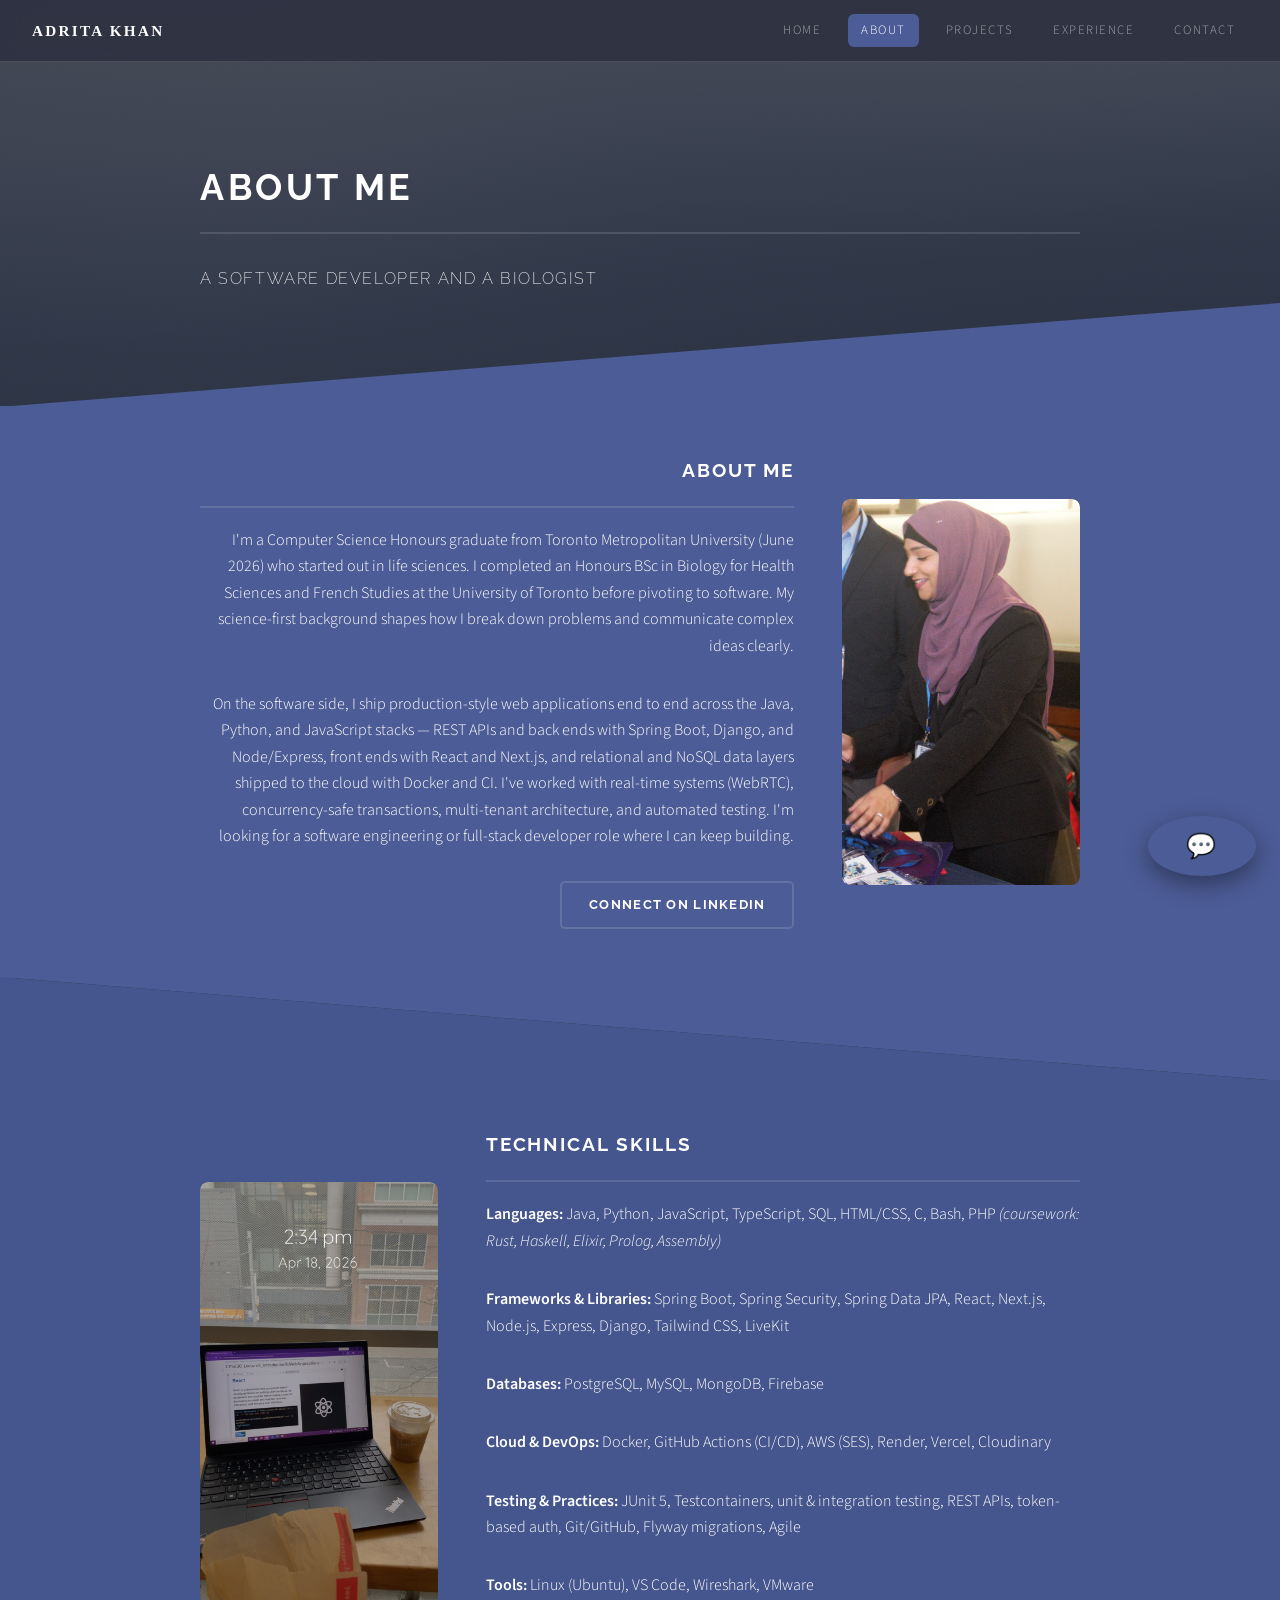
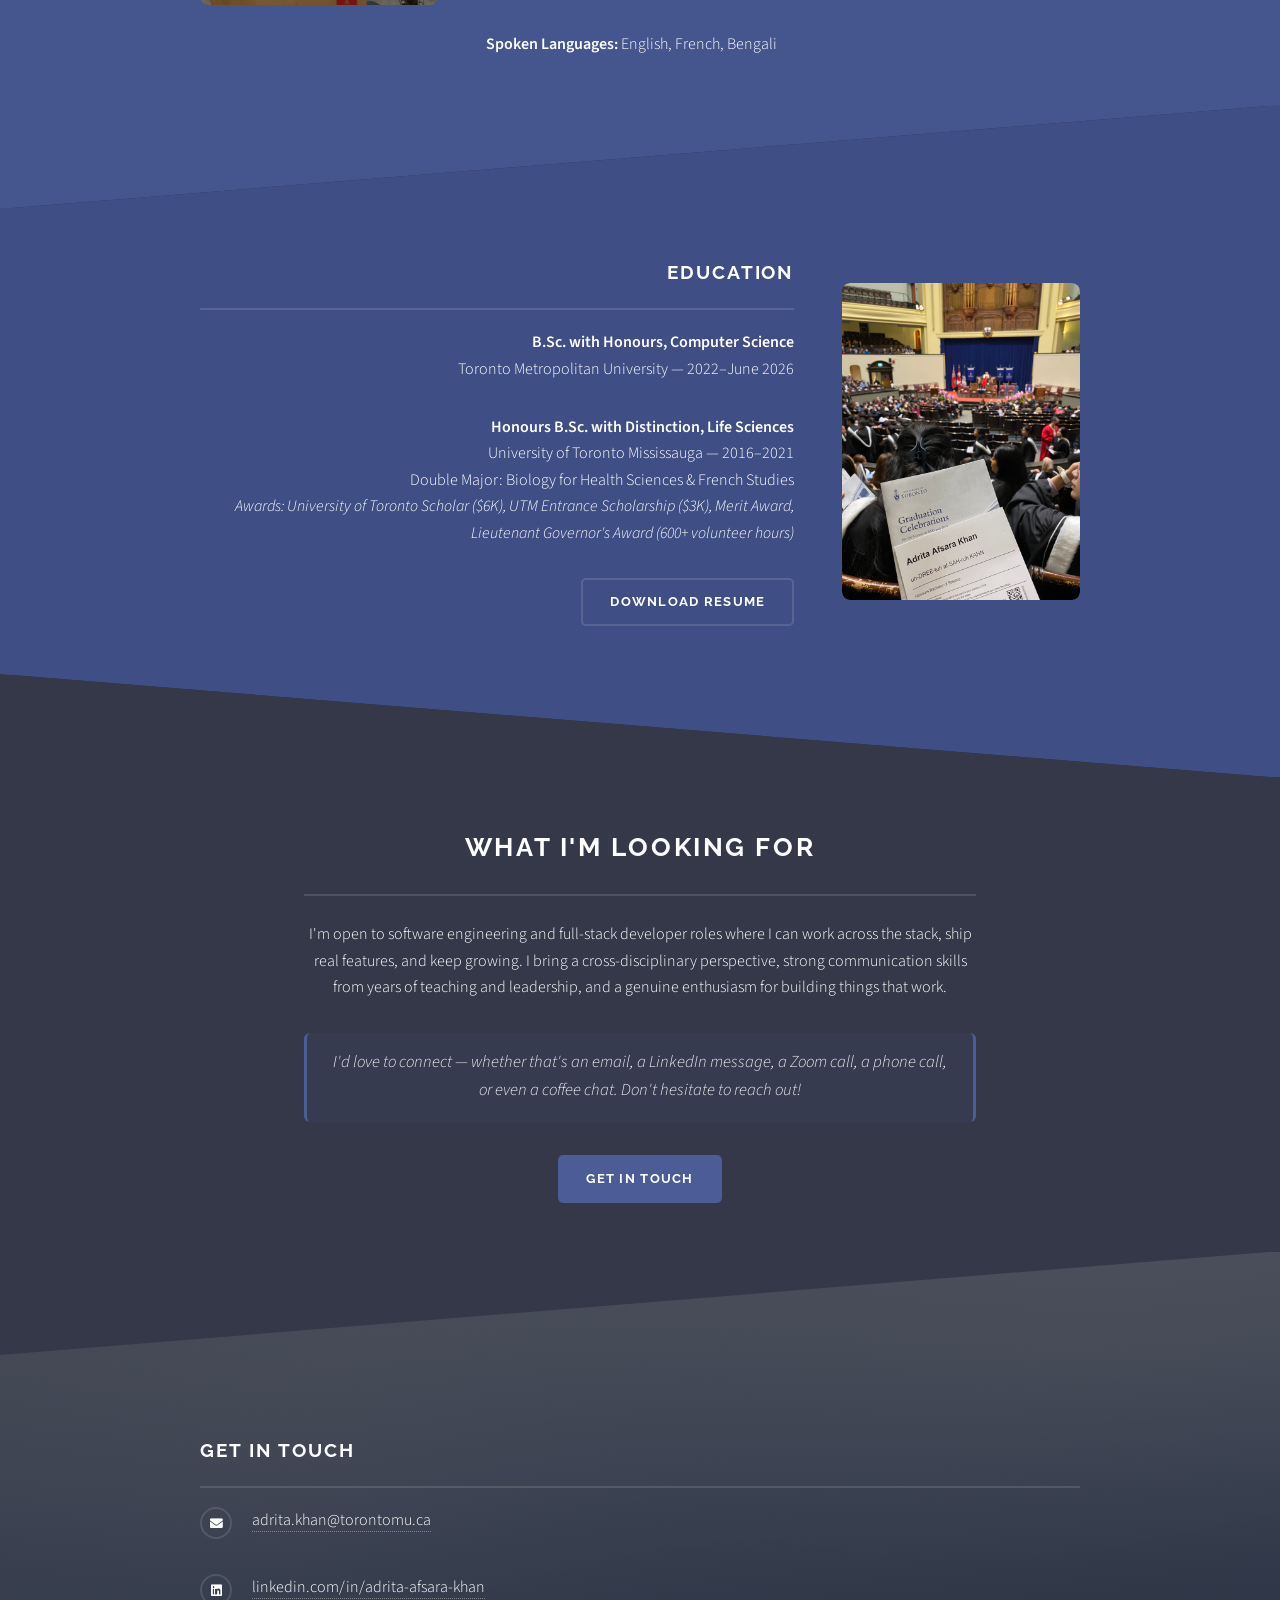
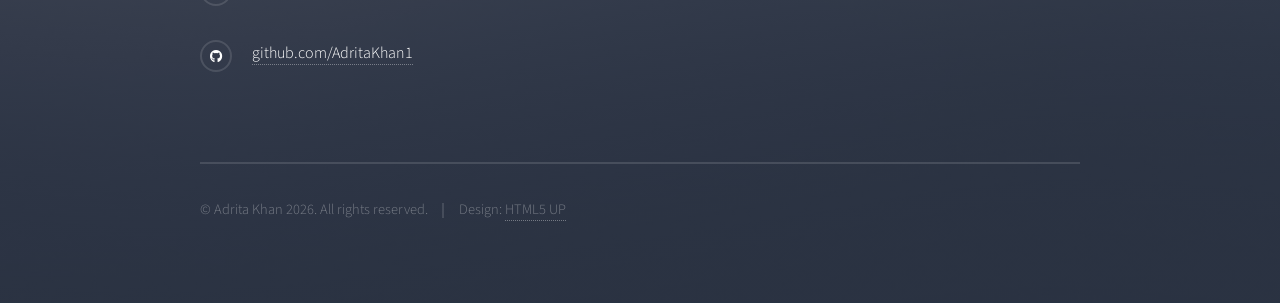
==== commit 831b293b: "Update About page bio/skills and fix LinkedIn URL site-wide - Rewrite about.html intro paragraph and" ====
--- a/about.html
+++ b/about.html
@@ -47,8 +47,8 @@
 									<div class="content">
 										<h2 class="major">About Me</h2>
 										<p>I'm a Computer Science Honours graduate from Toronto Metropolitan University (June 2026) who started out in life sciences. I completed an Honours BSc in Biology for Health Sciences and French Studies at the University of Toronto before pivoting to software. My science-first background shapes how I break down problems and communicate complex ideas clearly.</p>
-										<p>On the software side, I've built full-stack web applications using the MERN stack, contributed to real projects through a software engineering fellowship, and written code across Python, Java, JavaScript, C, and more. I'm looking for a software engineering or full-stack developer role where I can keep building.</p>
-										<ul class="actions"><li><a href="https://www.linkedin.com/in/adrita-khan-8b1017208/" class="button" target="_blank" rel="noopener">Connect on LinkedIn</a></li></ul>
+										<p>On the software side, I ship production-style web applications end to end across the Java, Python, and JavaScript stacks — REST APIs and back ends with Spring Boot, Django, and Node/Express, front ends with React and Next.js, and relational and NoSQL data layers shipped to the cloud with Docker and CI. I've worked with real-time systems (WebRTC), concurrency-safe transactions, multi-tenant architecture, and automated testing. I'm looking for a software engineering or full-stack developer role where I can keep building.</p>
+										<ul class="actions"><li><a href="https://www.linkedin.com/in/adrita-afsara-khan/" class="button" target="_blank" rel="noopener">Connect on LinkedIn</a></li></ul>
 									</div>
 								</div>
 							</section>
@@ -59,9 +59,12 @@
 									<a href="#" class="image"><img src="images/studying exam.jpg" alt="Skills" /></a>
 									<div class="content">
 										<h2 class="major">Technical Skills</h2>
-										<p><strong>Languages:</strong> Python, Java, C, JavaScript, HTML/CSS, Assembly, Bash, Prolog, Smalltalk, Elixir, Haskell, Rust</p>
-										<p><strong>Web &amp; Frameworks:</strong> MERN (MongoDB, Express, React, Node.js), SQL</p>
-										<p><strong>Tools:</strong> Git/GitHub, Linux (Ubuntu), Windows, VS Code, VMware, Wireshark, RStudio, Eclipse, PyCharm</p>
+										<p><strong>Languages:</strong> Java, Python, JavaScript, TypeScript, SQL, HTML/CSS, C, Bash, PHP <em>(coursework: Rust, Haskell, Elixir, Prolog, Assembly)</em></p>
+										<p><strong>Frameworks &amp; Libraries:</strong> Spring Boot, Spring Security, Spring Data JPA, React, Next.js, Node.js, Express, Django, Tailwind CSS, LiveKit</p>
+										<p><strong>Databases:</strong> PostgreSQL, MySQL, MongoDB, Firebase</p>
+										<p><strong>Cloud &amp; DevOps:</strong> Docker, GitHub Actions (CI/CD), AWS (SES), Render, Vercel, Cloudinary</p>
+										<p><strong>Testing &amp; Practices:</strong> JUnit 5, Testcontainers, unit &amp; integration testing, REST APIs, token-based auth, Git/GitHub, Flyway migrations, Agile</p>
+										<p><strong>Tools:</strong> Linux (Ubuntu), VS Code, Wireshark, VMware</p>
 										<p><strong>Spoken Languages:</strong> English, French, Bengali</p>
 									</div>
 								</div>
@@ -109,7 +112,7 @@
 							<h2 class="major">Get in touch</h2>
 							<ul class="contact">
 								<li class="icon solid fa-envelope"><a href="mailto:adrita.khan@torontomu.ca">adrita.khan@torontomu.ca</a></li>
-								<li class="icon brands fa-linkedin"><a href="https://www.linkedin.com/in/adrita-khan-8b1017208/" target="_blank" rel="noopener">linkedin.com/in/adrita-khan</a></li>
+								<li class="icon brands fa-linkedin"><a href="https://www.linkedin.com/in/adrita-afsara-khan/" target="_blank" rel="noopener">linkedin.com/in/adrita-afsara-khan</a></li>
 								<li class="icon brands fa-github"><a href="https://github.com/AdritaKhan1" target="_blank" rel="noopener">github.com/AdritaKhan1</a></li>
 							</ul>
 							<ul class="copyright">
--- a/assets/css/custom.css
+++ b/assets/css/custom.css
@@ -199,6 +199,44 @@
 	color: var(--ak-muted);
 	font-size: 2.5em;
 }
+.ak-card .ak-card-preview .ak-preview-video {
+	position: relative;
+	display: block;
+	height: 100%;
+}
+.ak-card .ak-card-preview .ak-preview-video img {
+	width: 100%;
+	height: 100%;
+	object-fit: cover;
+	display: block;
+}
+.ak-card .ak-card-preview .ak-preview-img {
+	width: 100%;
+	height: 100%;
+	object-fit: cover;
+	object-position: top;
+	display: block;
+}
+.ak-card .ak-card-preview .ak-preview-play {
+	position: absolute;
+	top: 50%;
+	left: 50%;
+	transform: translate(-50%, -50%);
+	width: 2.4em;
+	height: 2.4em;
+	display: flex;
+	align-items: center;
+	justify-content: center;
+	border-radius: 50%;
+	background: rgba(0,0,0,0.55);
+	color: #fff;
+	font-size: 1.2em;
+	transition: background-color 0.2s ease, transform 0.2s ease;
+}
+.ak-card .ak-card-preview .ak-preview-video:hover .ak-preview-play {
+	background: var(--ak-accent);
+	transform: translate(-50%, -50%) scale(1.08);
+}
 
 .ak-card .ak-card-body {
 	display: flex;
@@ -236,34 +274,55 @@
 }
 .ak-card .ak-actions {
 	display: flex;
-	gap: 0.5em;
-	flex-wrap: wrap;
-}
-.ak-card .ak-actions a {
+	gap: 0.4em;
+	flex-wrap: nowrap;
+}
+.ak-card .ak-actions a,
+.ak-card .ak-actions button.ak-demo-msg,
+.ak-card .ak-actions button.ak-code-msg {
+	font: inherit;
 	flex: 1;
-	min-width: 90px;
+	min-width: 0;
+	height: auto;
+	line-height: 1.3;
 	display: flex;
 	align-items: center;
 	justify-content: center;
-	padding: 0.55em 0.5em;
+	padding: 0.55em 0.4em;
 	font-size: 0.72em;
+	font-weight: 400;
 	letter-spacing: 0.12em;
 	text-transform: uppercase;
+	text-align: center;
+	white-space: normal;
+	overflow-wrap: anywhere;
+	word-break: break-word;
 	border-radius: 6px;
 	text-decoration: none;
-	border: 1px solid var(--ak-line);
-	color: var(--ak-text);
+	background: none;
+	box-shadow: none;
+	border: 1px solid var(--ak-line);
+	color: var(--ak-text) !important;
 	transition: background-color 0.2s ease, border-color 0.2s ease;
 }
-.ak-card .ak-actions a:hover { background: rgba(255,255,255,0.06); }
-.ak-card .ak-actions a.primary { background: var(--ak-accent); border-color: var(--ak-accent); }
-.ak-card .ak-actions a.primary:hover { background: var(--ak-accent-hi); }
+.ak-card .ak-actions a:hover,
+.ak-card .ak-actions button.ak-code-msg:hover { background: rgba(255,255,255,0.06); }
+.ak-card .ak-actions a.primary,
+.ak-card .ak-actions button.ak-demo-msg { background: var(--ak-accent); border-color: var(--ak-accent); }
+.ak-card .ak-actions a.primary:hover,
+.ak-card .ak-actions button.ak-demo-msg:hover { background: var(--ak-accent-hi); }
 .ak-card .ak-actions a.disabled { opacity: 0.4; pointer-events: none; }
+.ak-card .ak-actions a.ak-video-btn {
+	flex: 0 0 auto;
+	width: 2.4em;
+	padding: 0.55em 0;
+	font-size: 0.9em;
+}
 
 /* ---------- Like button ---------- */
 .ak-like-btn {
 	flex: 1;
-	min-width: 90px;
+	min-width: 0;
 	display: flex;
 	align-items: center;
 	justify-content: center;
@@ -272,7 +331,7 @@
 	border: 1px solid var(--ak-line);
 	border-radius: 6px;
 	color: var(--ak-muted);
-	padding: 0.55em 0.5em;
+	padding: 0.55em 0.4em;
 	font-size: 0.72em;
 	letter-spacing: 0.12em;
 	text-transform: uppercase;
@@ -635,73 +694,3 @@
 .ak-typing span:nth-child(2) { animation-delay: 0.2s; }
 .ak-typing span:nth-child(3) { animation-delay: 0.4s; }
 @keyframes ak-blink { 0%,80%,100% { opacity: 0.2; } 40% { opacity: 1; } }
-
-/* =========================================================
-   STATS PAGE
-   ========================================================= */
-.ak-muted { color: var(--ak-muted); }
-
-.ak-bignum {
-	margin: 1.5em 0 2.5em 0;
-	padding: 2em 1.5em;
-	background: var(--ak-panel);
-	border: 1px solid var(--ak-line);
-	border-radius: 12px;
-	text-align: center;
-}
-.ak-bignum .ak-bignum-value {
-	font-family: 'Roboto Slab', serif;
-	font-weight: 700;
-	font-size: 3.4em;
-	line-height: 1;
-	color: #fff;
-}
-.ak-bignum .ak-bignum-label {
-	margin-top: 0.5em;
-	font-size: 0.8em;
-	letter-spacing: 0.18em;
-	text-transform: uppercase;
-	color: var(--ak-muted);
-}
-
-.ak-stat-block { margin-bottom: 2.5em; }
-.ak-stat-block h2.major { margin-bottom: 1em; }
-
-.ak-stat-row {
-	display: flex;
-	align-items: center;
-	gap: 1em;
-	padding: 0.55em 0;
-	border-bottom: 1px solid rgba(255,255,255,0.06);
-}
-.ak-stat-label {
-	flex: 0 0 34%;
-	font-size: 0.9em;
-	word-break: break-word;
-}
-.ak-stat-label a { border: none; }
-.ak-stat-track {
-	flex: 1;
-	height: 10px;
-	background: rgba(255,255,255,0.07);
-	border-radius: 999px;
-	overflow: hidden;
-}
-.ak-stat-fill {
-	height: 100%;
-	background: linear-gradient(90deg, var(--ak-accent), var(--ak-accent-hi));
-	border-radius: 999px;
-	transition: width 0.6s ease;
-}
-.ak-stat-num {
-	flex: 0 0 auto;
-	min-width: 3em;
-	text-align: right;
-	font-variant-numeric: tabular-nums;
-	font-weight: 600;
-}
-
-@media screen and (max-width: 480px) {
-	.ak-stat-label { flex-basis: 40%; }
-	.ak-bignum .ak-bignum-value { font-size: 2.6em; }
-}
